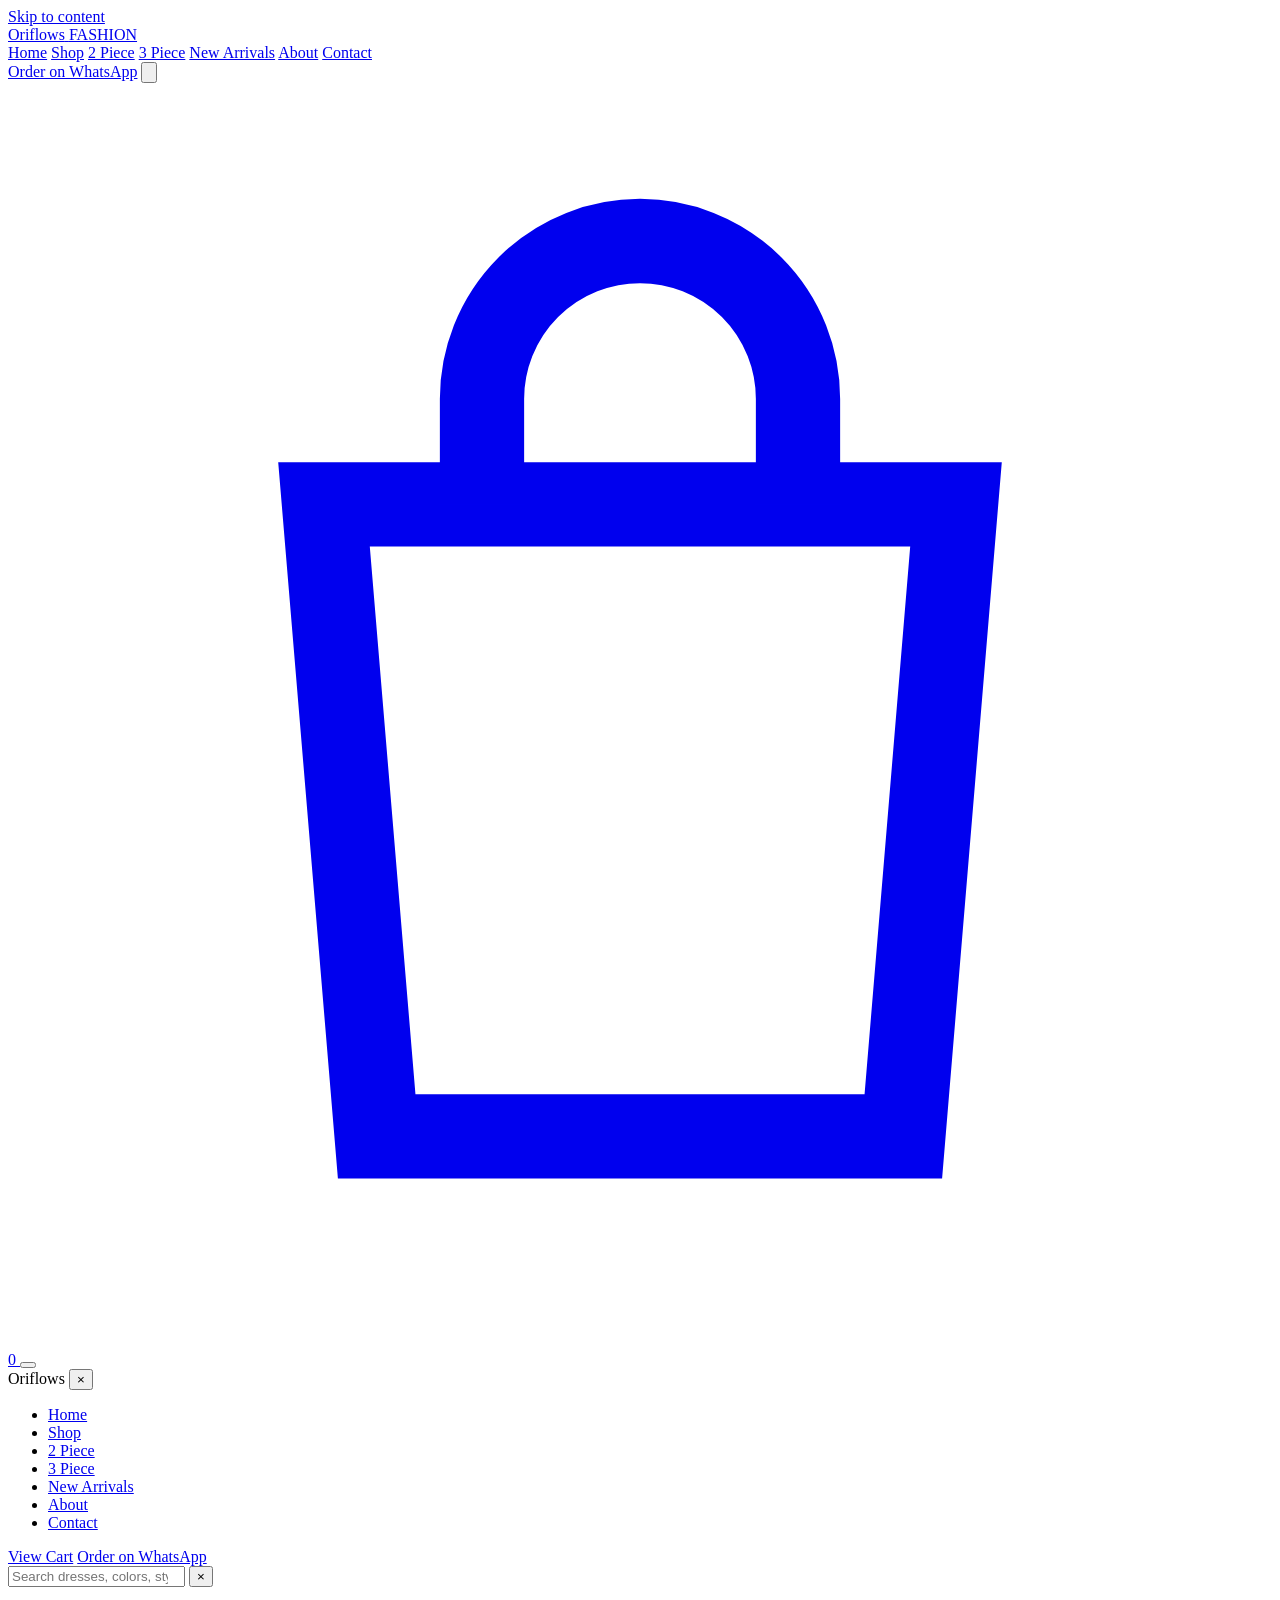
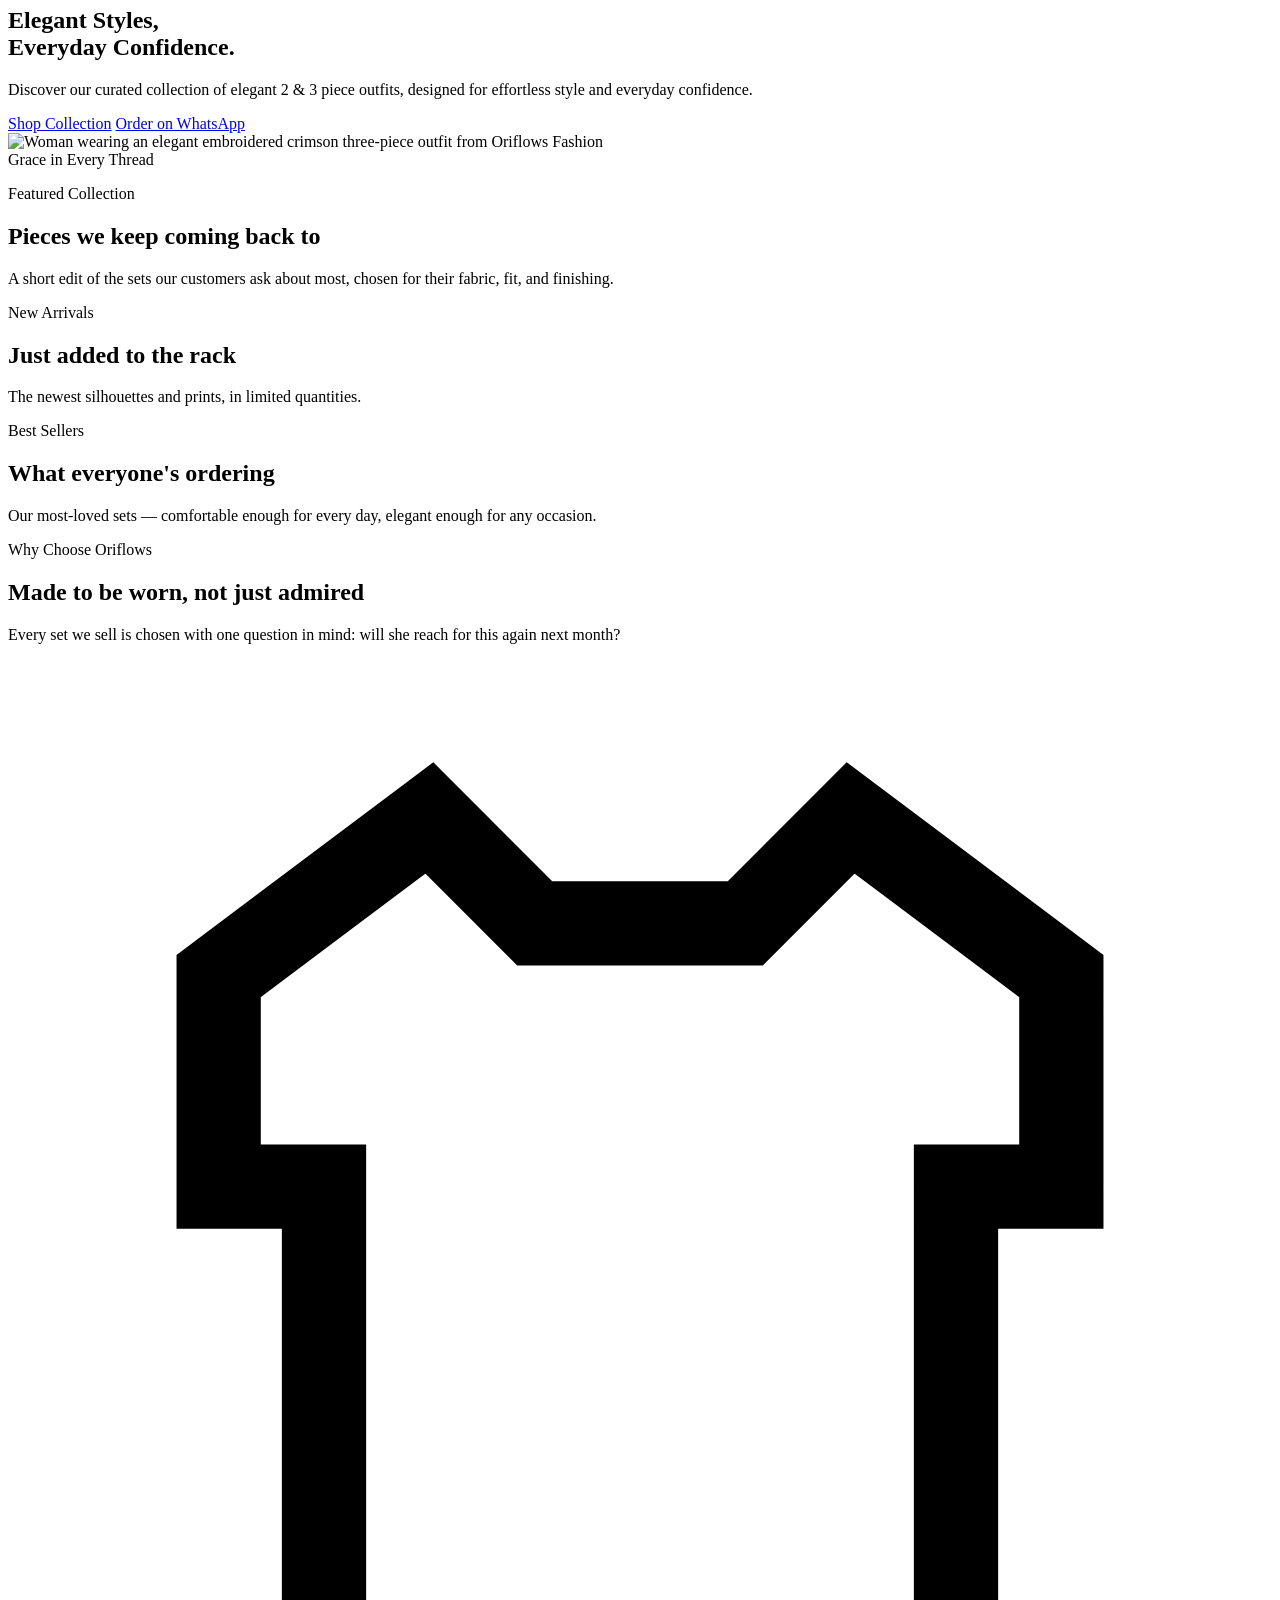
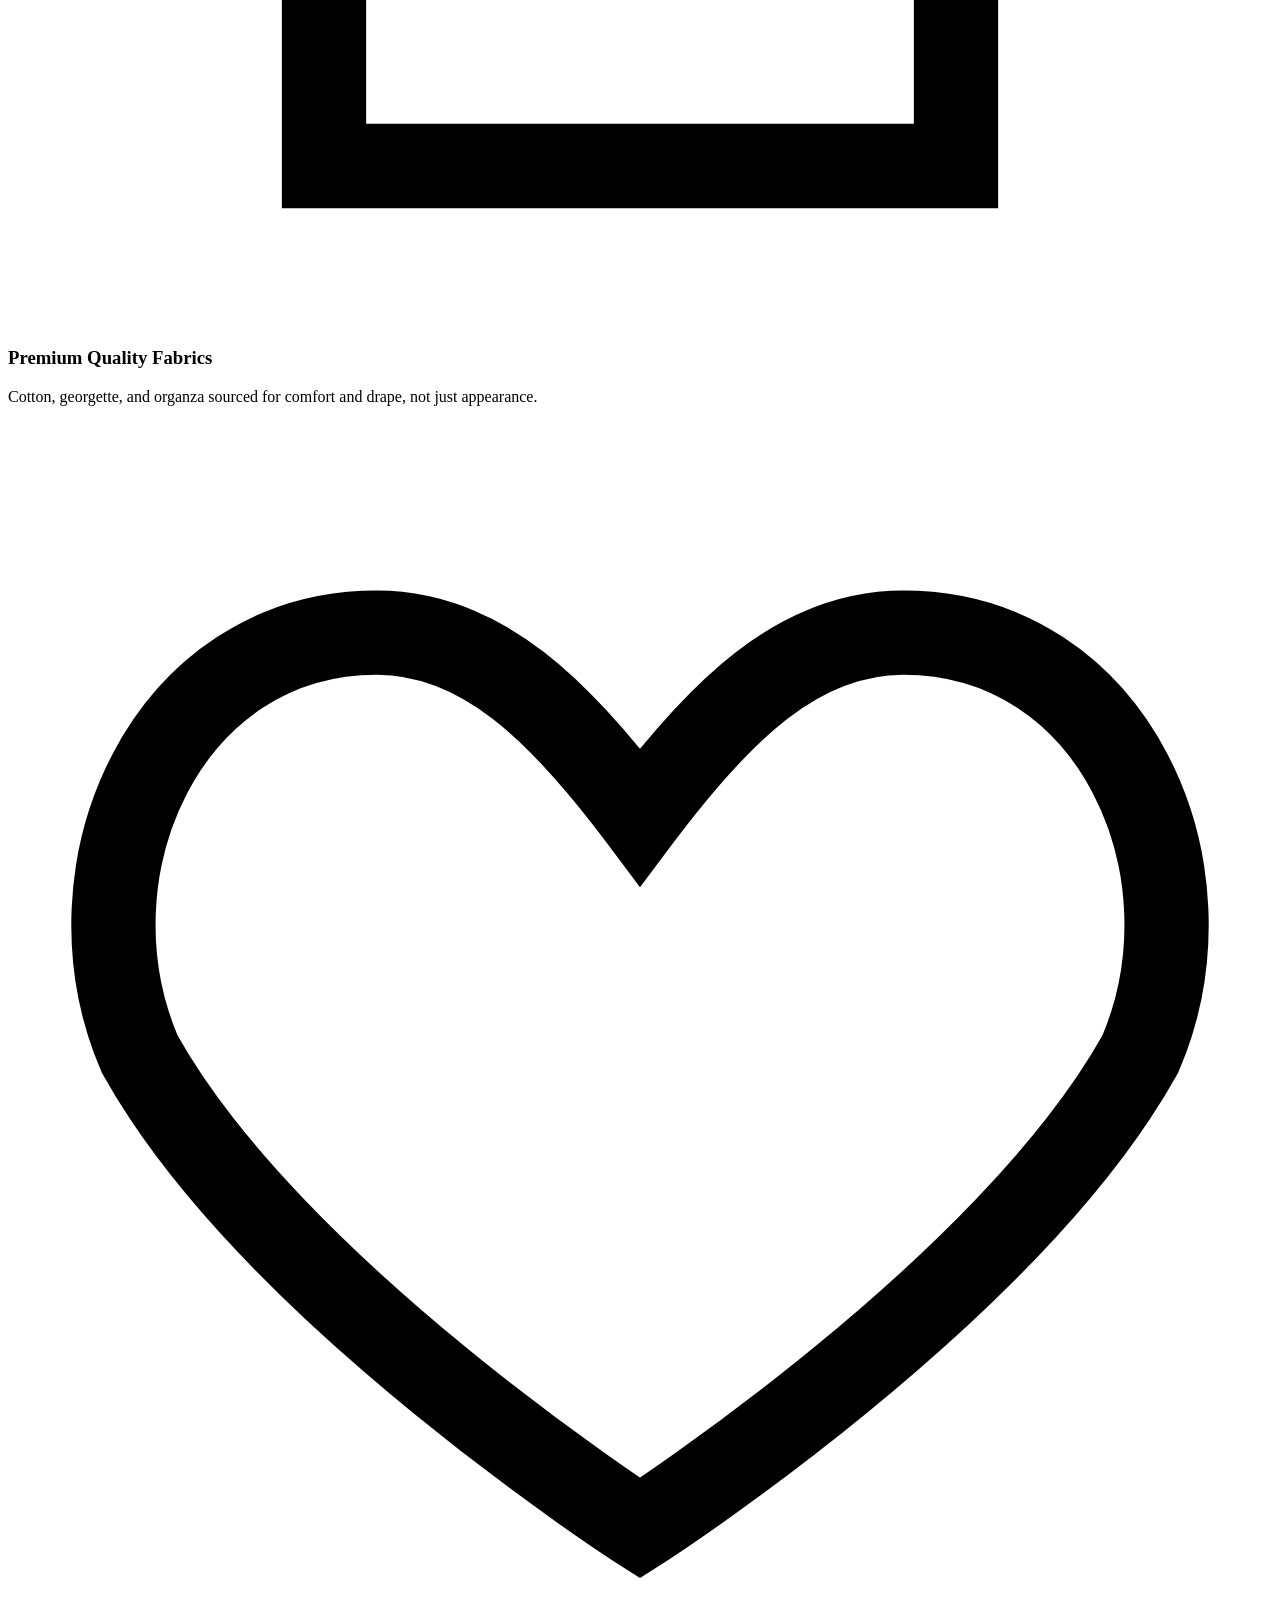
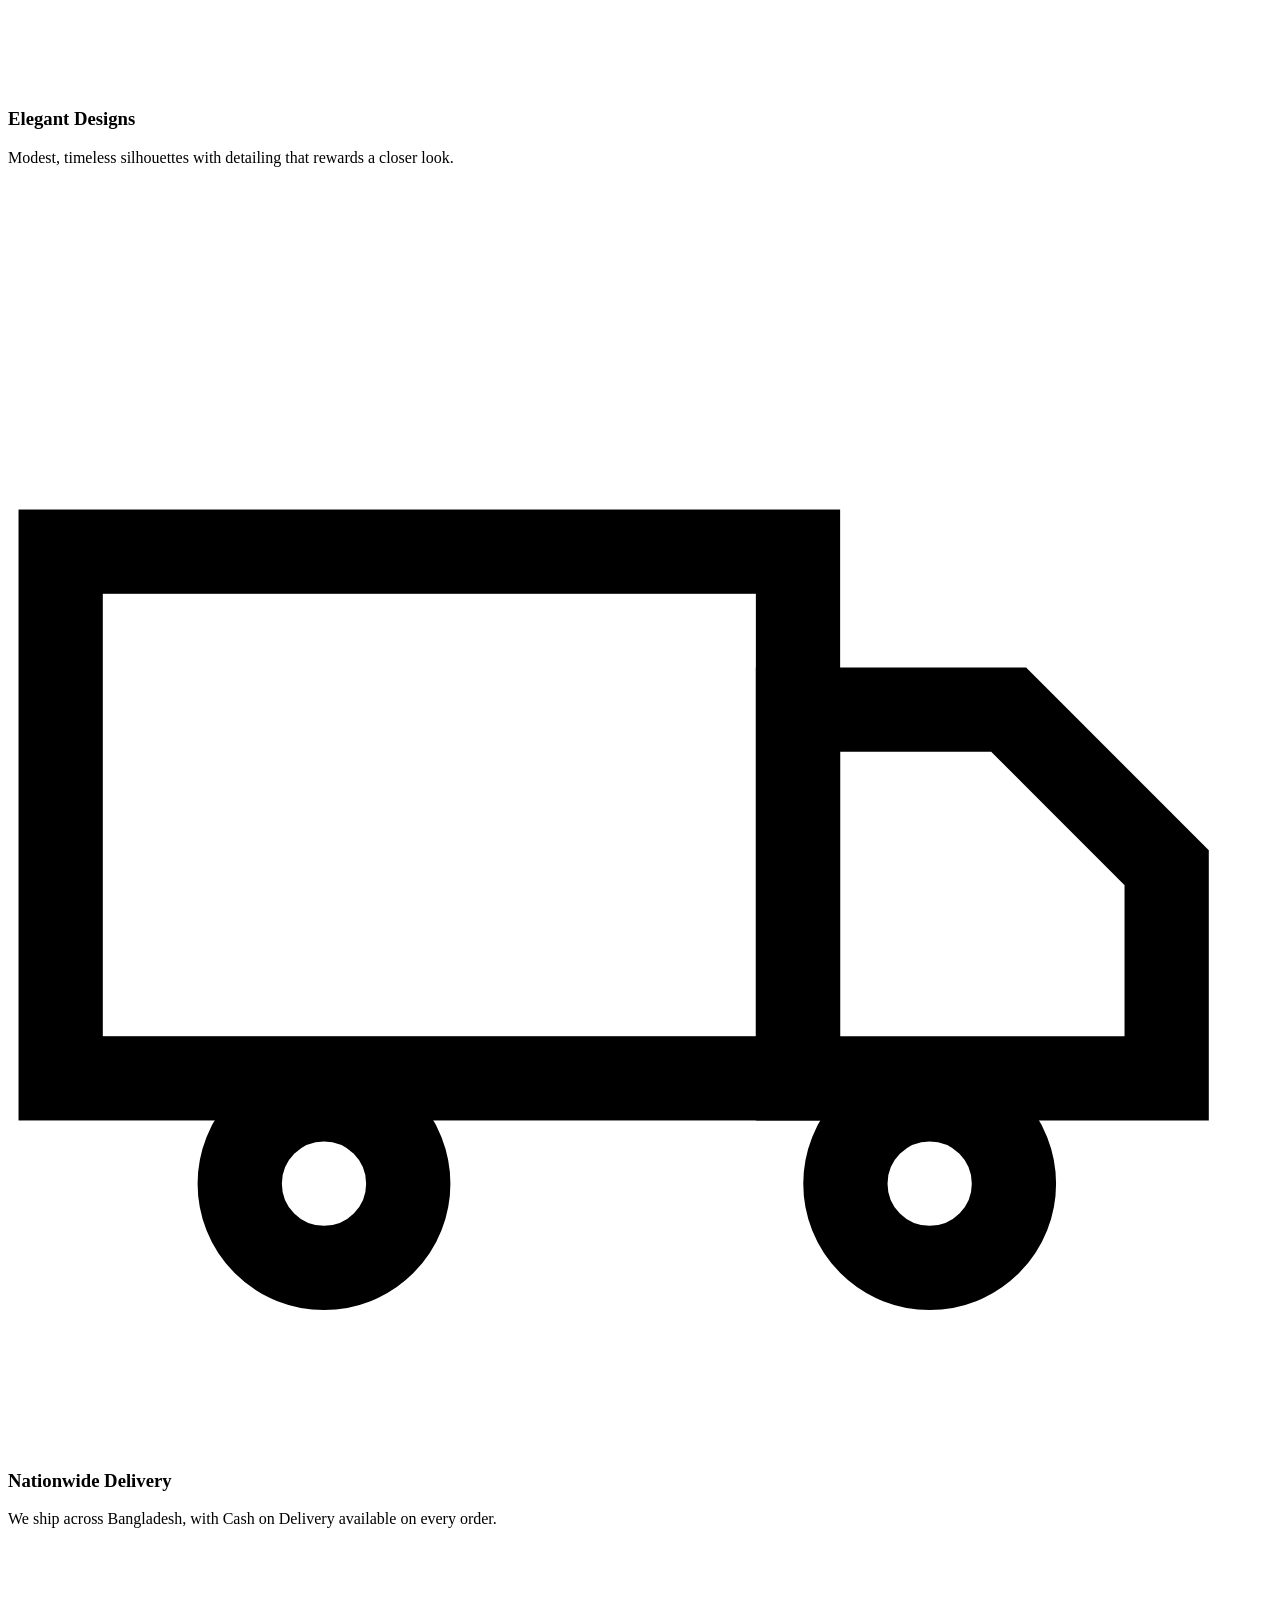
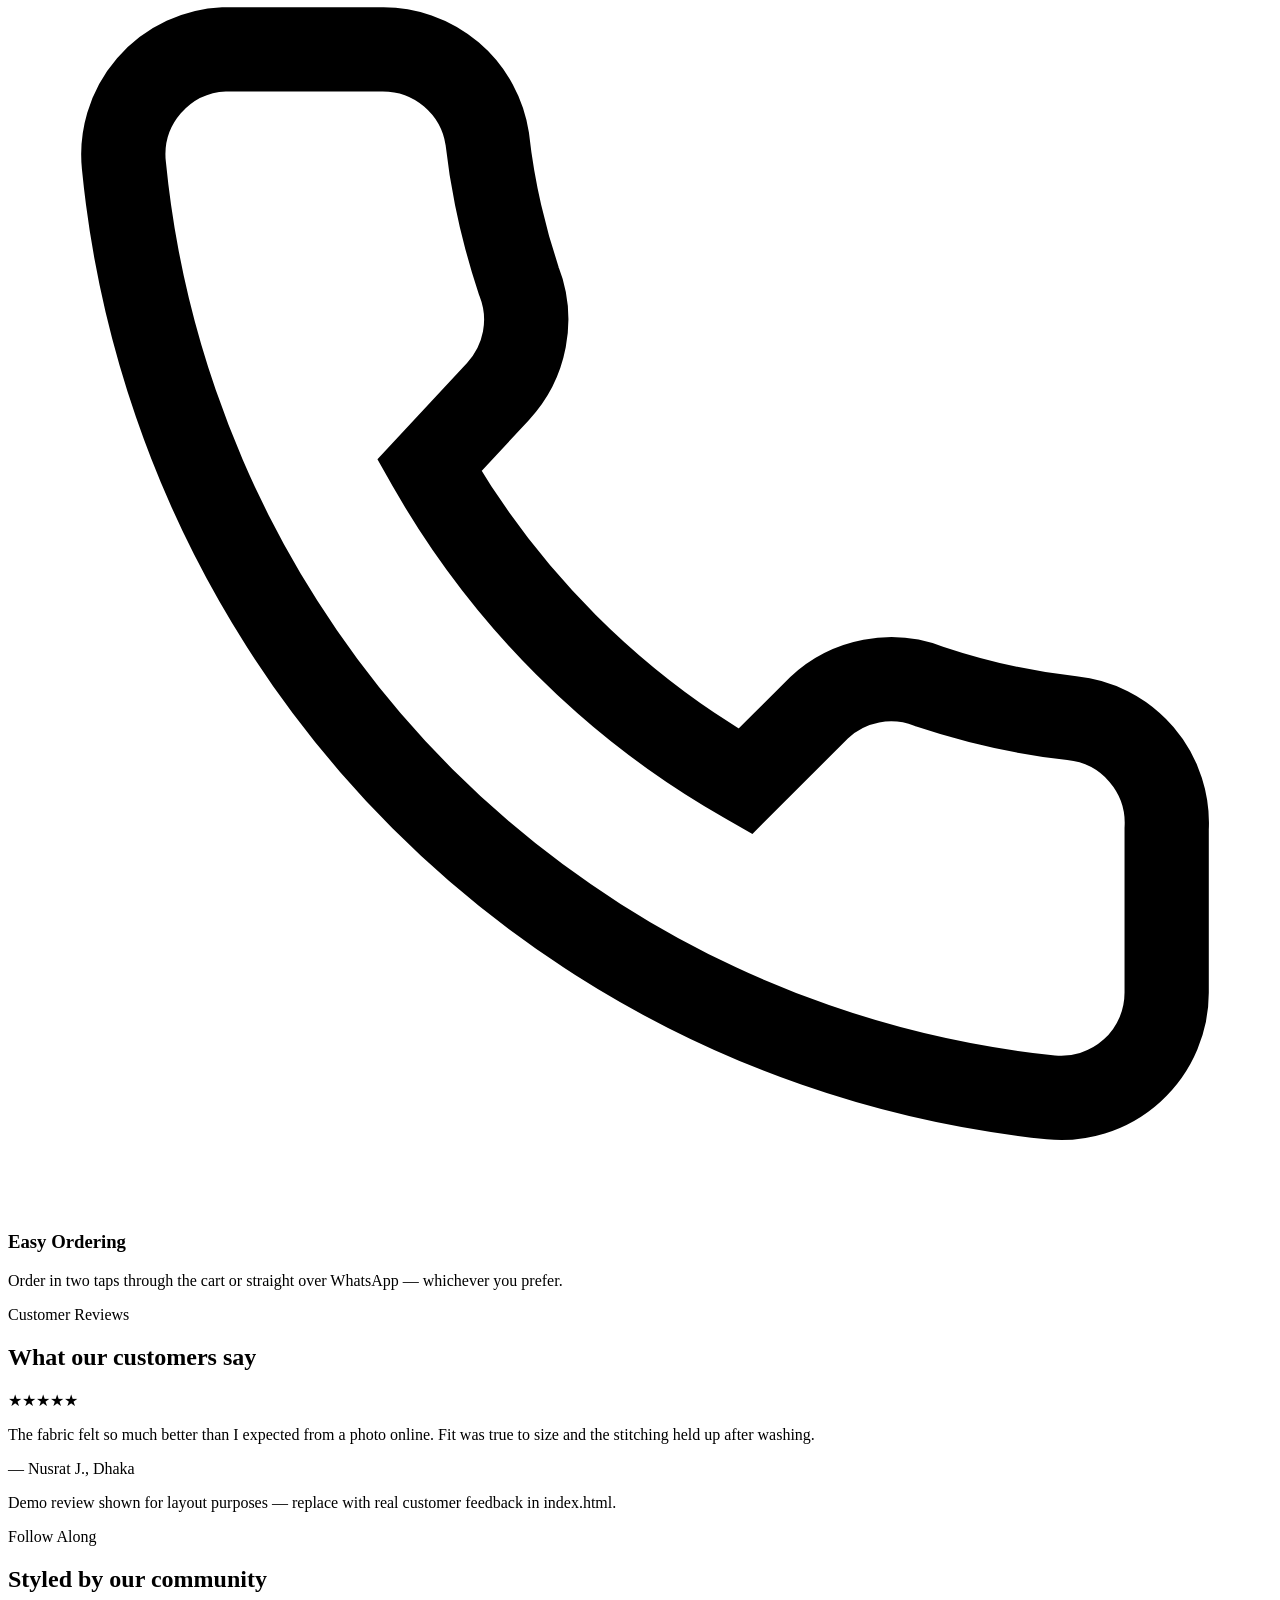
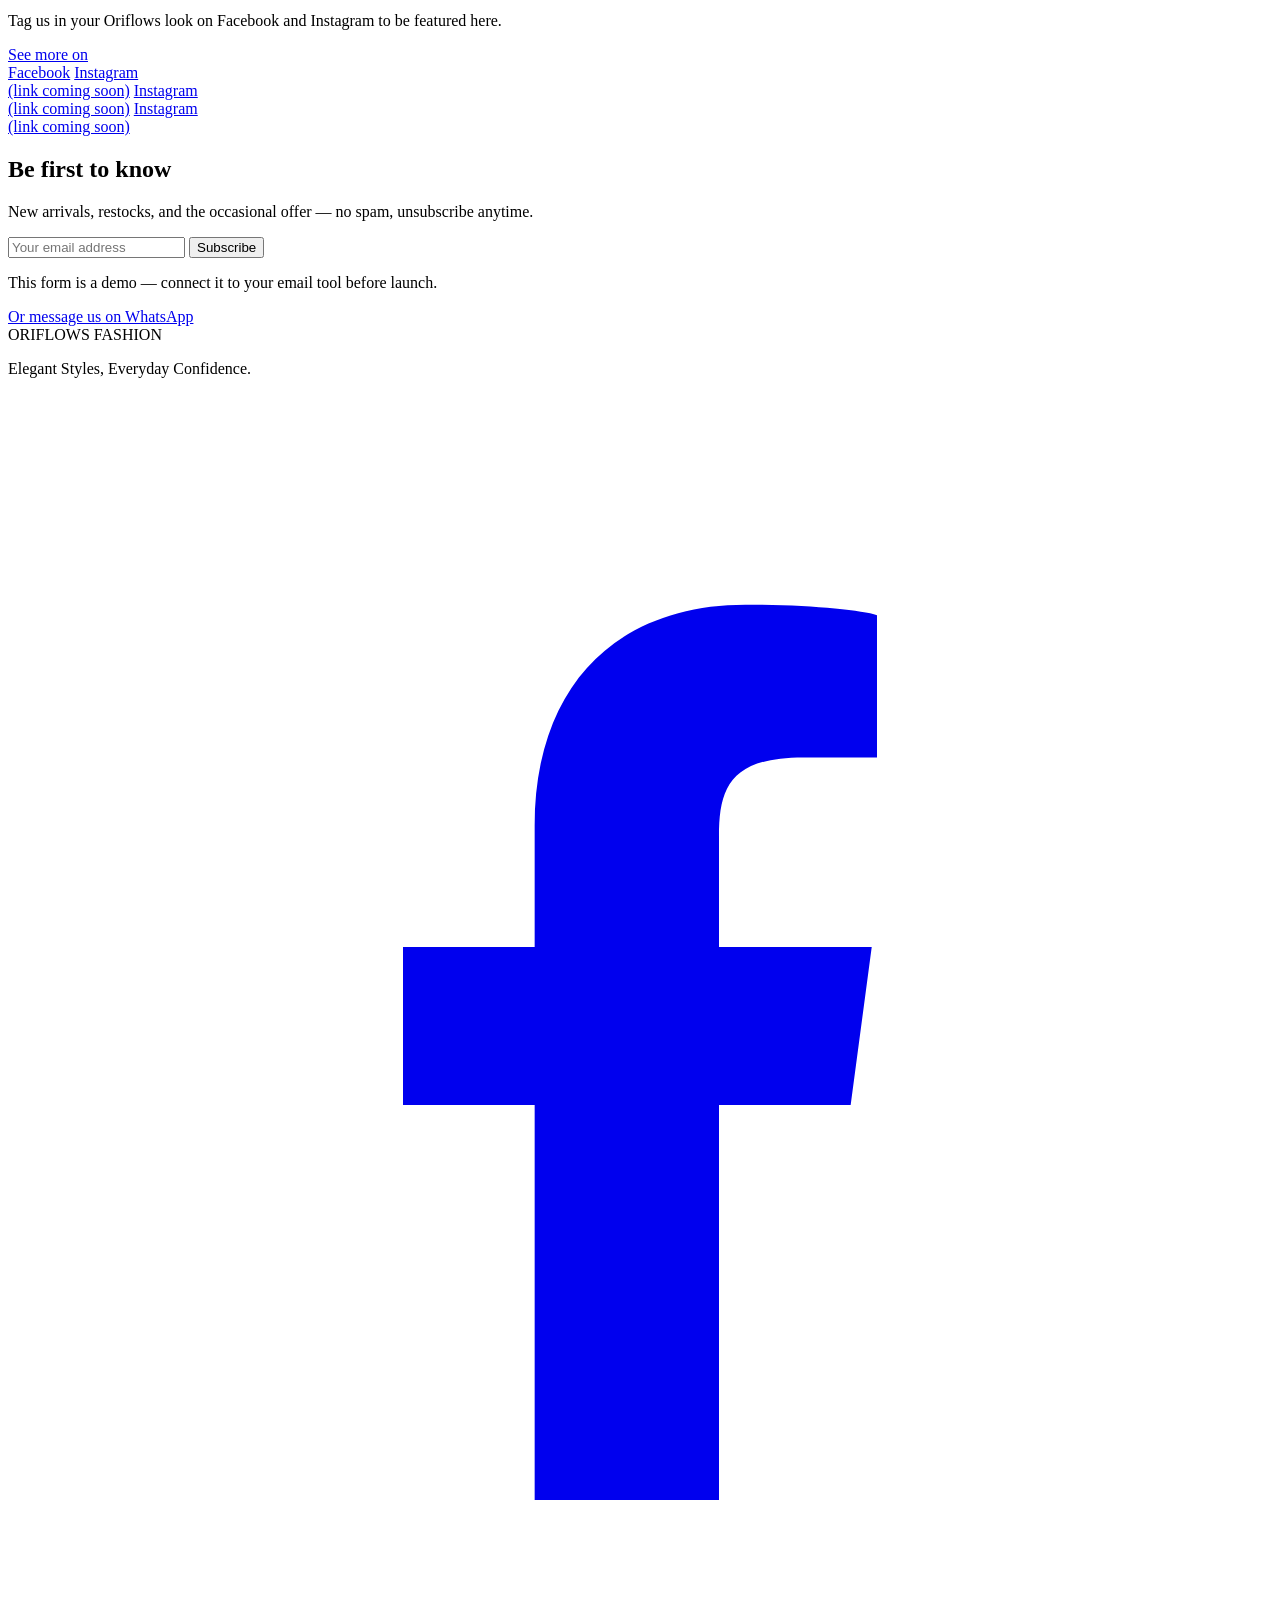
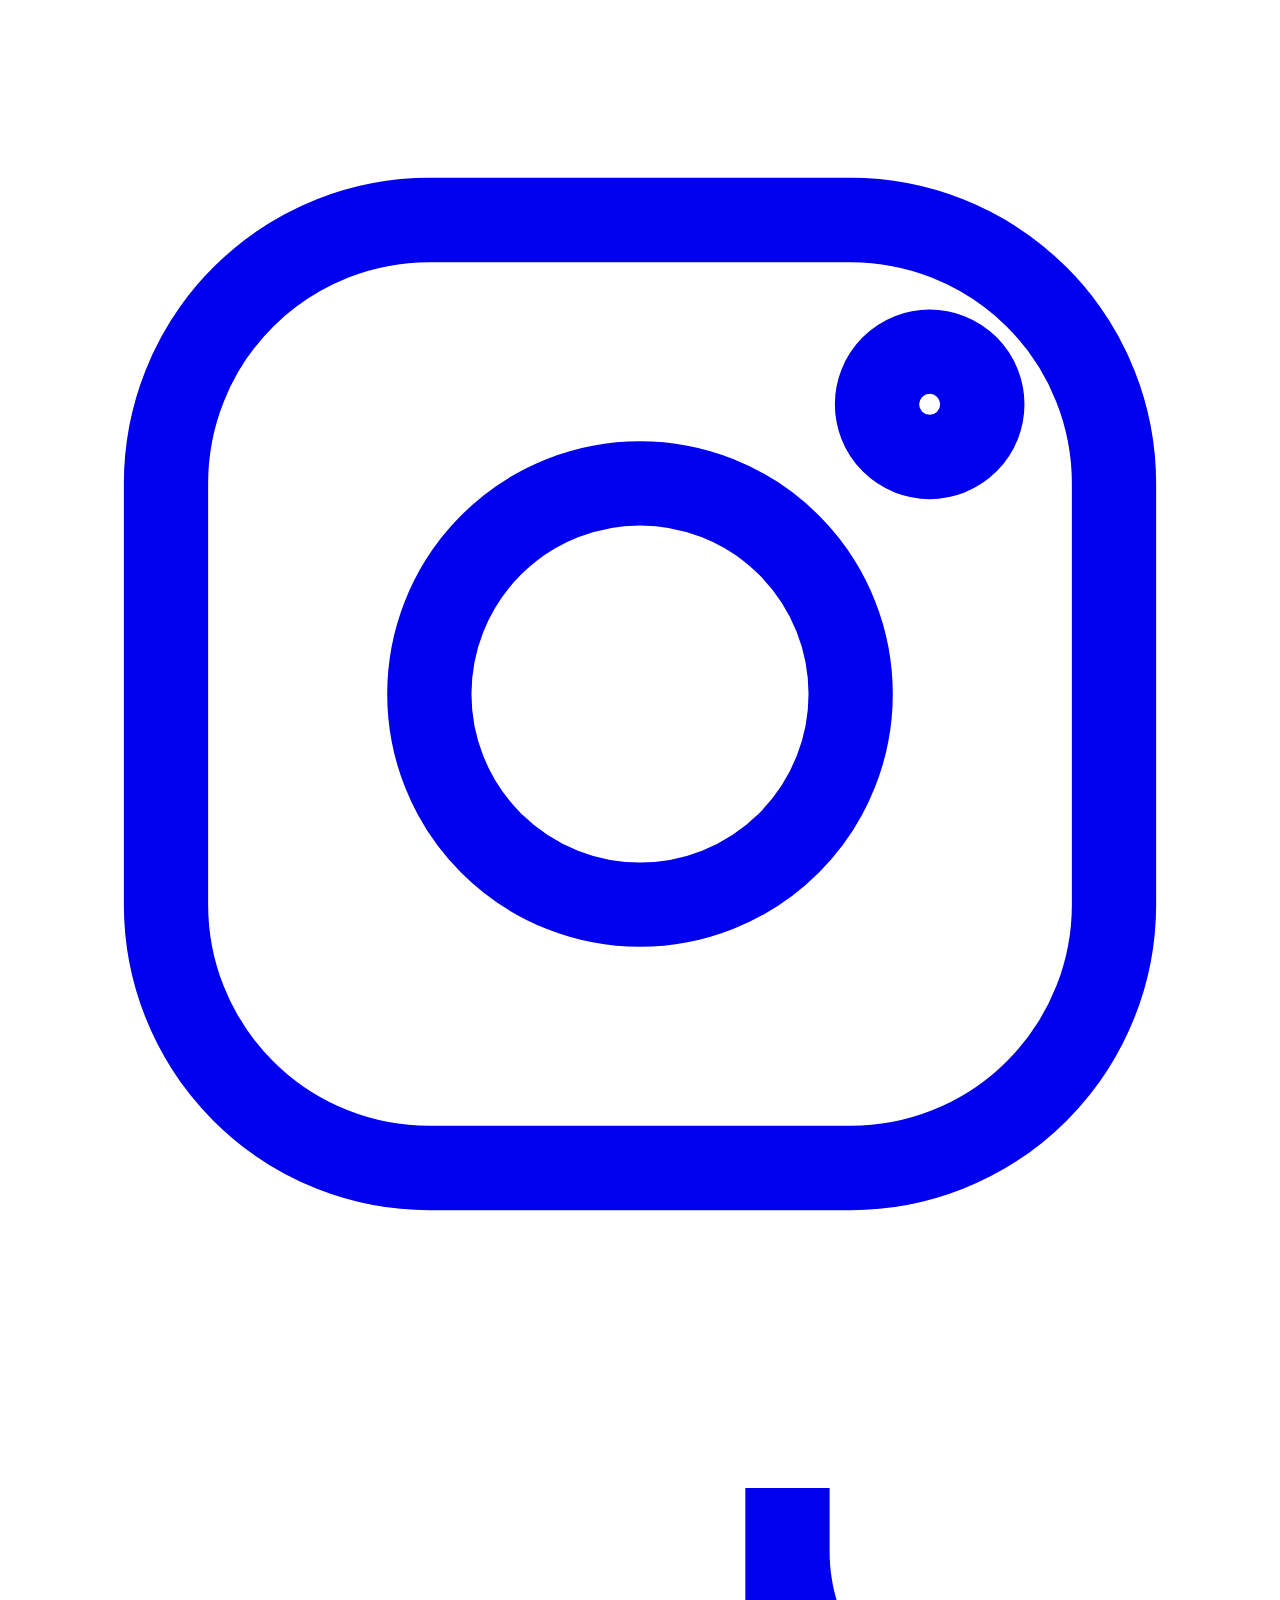
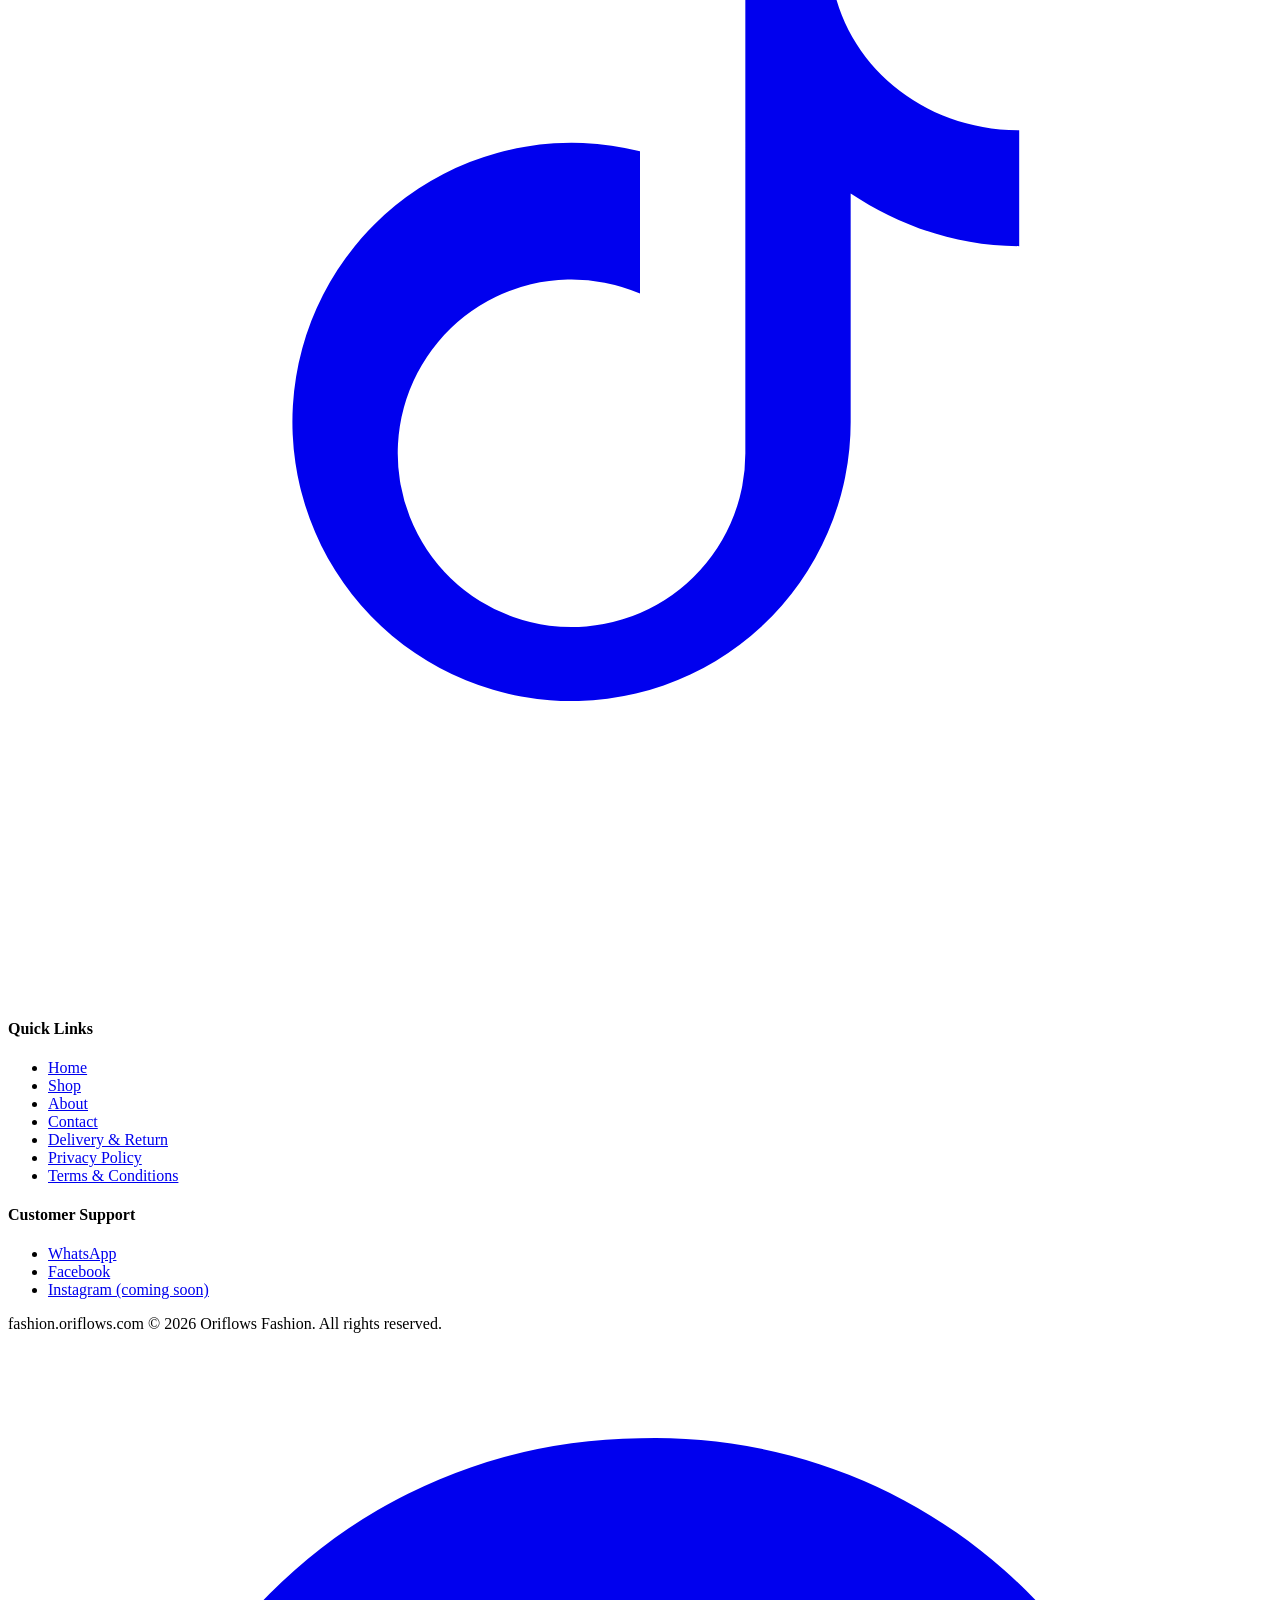
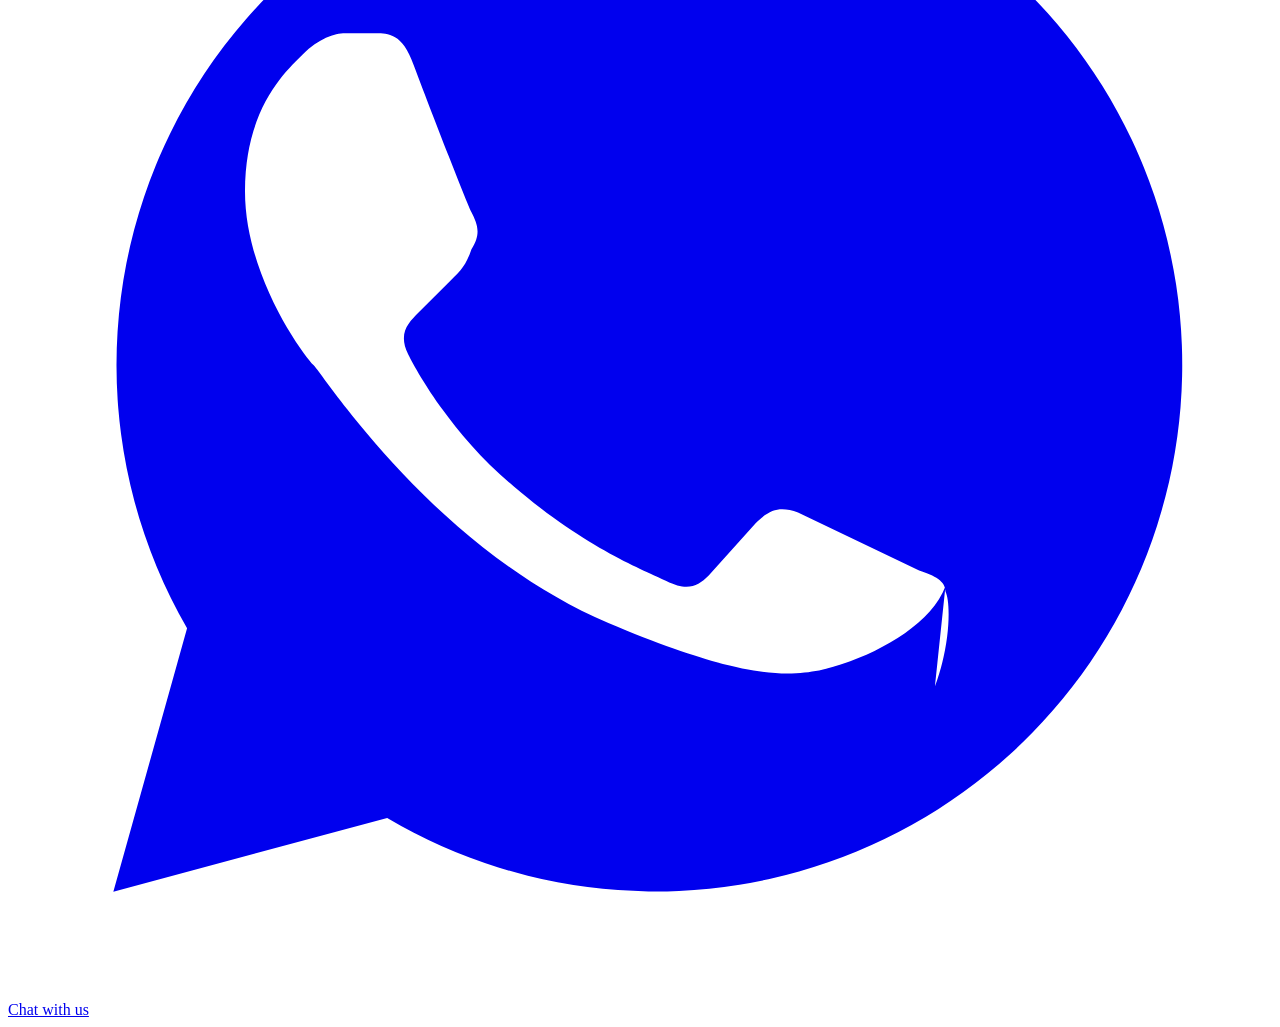
==== index.html @ 99f2ae24 "Add files via upload" ====
<!DOCTYPE html>
<html lang="en">
<head>
<meta charset="UTF-8">
<meta name="viewport" content="width=device-width, initial-scale=1.0">
<title>Oriflows Fashion | Premium 2 &amp; 3 Piece Women's Fashion in Bangladesh</title>
<meta name="description" content="Discover elegant 2 &amp; 3 piece women's fashion from Oriflows Fashion. Premium fabrics, timeless designs and nationwide delivery across Bangladesh.">
<link rel="canonical" href="https://fashion.oriflows.com/">
<meta property="og:type" content="website">
<meta property="og:site_name" content="Oriflows Fashion">
<meta property="og:title" content="Oriflows Fashion | Premium 2 & 3 Piece Women's Fashion in Bangladesh">
<meta property="og:description" content="Elegant, premium 2 & 3 piece outfits for everyday confidence. Nationwide delivery across Bangladesh.">
<meta property="og:image" content="assets/images/products/product-001-1.jpg">
<meta property="og:url" content="https://fashion.oriflows.com/">
<meta name="twitter:card" content="summary_large_image">
<meta name="twitter:title" content="Oriflows Fashion | Elegant Styles, Everyday Confidence.">
<meta name="twitter:description" content="Premium 2 & 3 piece women's fashion, made for everyday confidence. Nationwide delivery across Bangladesh.">
<link rel="icon" href="data:,">
<link rel="stylesheet" href="css/style.css">
<link rel="stylesheet" href="css/responsive.css">
</head>
<body>
<a class="skip-link" href="#main">Skip to content</a>

<header class="site-header">
  <div class="container nav">
    <a href="index.html" class="brand">
      <span class="brand-name">Oriflows</span>
      <span class="brand-sub">FASHION</span>
    </a>
    <nav class="nav-links" aria-label="Main navigation">
      <a href="index.html" aria-current="page">Home</a>
      <a href="shop.html">Shop</a>
      <a href="shop.html?category=2%20Piece">2 Piece</a>
      <a href="shop.html?category=3%20Piece">3 Piece</a>
      <a href="shop.html#new-arrivals">New Arrivals</a>
      <a href="about.html">About</a>
      <a href="contact.html">Contact</a>
    </nav>
    <div class="nav-actions">
      <a href="#" class="btn btn-whatsapp btn-sm nav-whatsapp" target="_blank" rel="noopener" data-whatsapp-hero>Order on WhatsApp</a>
      <button type="button" class="icon-btn" data-search-open aria-label="Search products">
        <svg viewBox="0 0 24 24" fill="none" stroke="currentColor" stroke-width="1.6"><circle cx="11" cy="11" r="7"/><line x1="21" y1="21" x2="16.65" y2="16.65"/></svg>
      </button>
      <a href="cart.html" class="icon-btn" aria-label="View cart">
        <svg viewBox="0 0 24 24" fill="none" stroke="currentColor" stroke-width="1.6"><path d="M6 8h12l-1 12H7L6 8z"/><path d="M9 8V6a3 3 0 0 1 6 0v2"/></svg>
        <span class="cart-count" data-cart-count data-count="0">0</span>
      </a>
      <button type="button" class="hamburger" data-hamburger aria-label="Open menu" aria-expanded="false"><span></span></button>
    </div>
  </div>
</header>

<div class="mobile-menu" data-mobile-menu>
  <div class="mobile-menu-top">
    <span class="brand-name" style="color:var(--color-primary)">Oriflows</span>
    <button type="button" class="mobile-menu-close" data-mobile-menu-close aria-label="Close menu">&times;</button>
  </div>
  <ul class="mobile-menu-links">
    <li><a href="index.html">Home</a></li>
    <li><a href="shop.html">Shop</a></li>
    <li><a href="shop.html?category=2%20Piece">2 Piece</a></li>
    <li><a href="shop.html?category=3%20Piece">3 Piece</a></li>
    <li><a href="shop.html#new-arrivals">New Arrivals</a></li>
    <li><a href="about.html">About</a></li>
    <li><a href="contact.html">Contact</a></li>
  </ul>
  <div class="mobile-menu-footer">
    <a href="cart.html" class="btn btn-outline btn-block">View Cart</a>
    <a href="#" class="btn btn-whatsapp btn-block" target="_blank" rel="noopener" data-whatsapp-hero>Order on WhatsApp</a>
  </div>
</div>

<div class="search-overlay" data-search-overlay>
  <div class="search-box">
    <form onsubmit="return false;">
      <input type="search" placeholder="Search dresses, colors, styles..." data-search-input aria-label="Search products">
      <button type="button" data-search-close aria-label="Close search">&times;</button>
    </form>
    <div class="search-results" data-search-results></div>
  </div>
</div>

<main id="main">

  <section class="hero">
    <div class="container hero-grid">
      <div class="hero-copy">
        <h1>Elegant Styles,<br>Everyday Confidence.</h1>
        <p class="section-lede">Discover our curated collection of elegant 2 &amp; 3 piece outfits, designed for effortless style and everyday confidence.</p>
        <div class="hero-actions">
          <a href="shop.html" class="btn btn-primary">Shop Collection</a>
          <a href="#" class="btn btn-whatsapp" target="_blank" rel="noopener" data-whatsapp-hero>Order on WhatsApp</a>
        </div>
      </div>
      <div class="hero-figure">
        <div class="hero-figure-frame">
          <img src="assets/images/products/product-001-1.jpg" alt="Woman wearing an elegant embroidered crimson three-piece outfit from Oriflows Fashion" width="800" height="1000">
        </div>
        <span class="hero-tag">Grace in Every Thread</span>
      </div>
    </div>
  </section>

  <section class="section" id="featured-collection">
    <div class="container">
      <div class="section-head">
        <p class="section-eyebrow">Featured Collection</p>
        <h2>Pieces we keep coming back to</h2>
        <p class="section-lede">A short edit of the sets our customers ask about most, chosen for their fabric, fit, and finishing.</p>
      </div>
      <div class="grid" data-featured-products></div>
    </div>
  </section>

  <section class="section section-alt" id="new-arrivals">
    <div class="container">
      <div class="section-head">
        <p class="section-eyebrow">New Arrivals</p>
        <h2>Just added to the rack</h2>
        <p class="section-lede">The newest silhouettes and prints, in limited quantities.</p>
      </div>
      <div class="scroll-row" data-new-products></div>
    </div>
  </section>

  <section class="section" id="best-sellers">
    <div class="container">
      <div class="section-head">
        <p class="section-eyebrow">Best Sellers</p>
        <h2>What everyone's ordering</h2>
        <p class="section-lede">Our most-loved sets — comfortable enough for every day, elegant enough for any occasion.</p>
      </div>
      <div class="grid" data-bestseller-products></div>
    </div>
  </section>

  <section class="section section-alt" id="why-oriflows">
    <div class="container">
      <div class="section-head center">
        <p class="section-eyebrow">Why Choose Oriflows</p>
        <h2>Made to be worn, not just admired</h2>
        <p class="section-lede">Every set we sell is chosen with one question in mind: will she reach for this again next month?</p>
      </div>
      <div class="value-grid">
        <div class="value-item">
          <div class="value-icon"><svg viewBox="0 0 24 24" fill="none" stroke="currentColor" stroke-width="1.6"><path d="M8 3 4 6v4h2v11h12V10h2V6l-4-3-2 2h-4l-2-2z"/></svg></div>
          <h3>Premium Quality Fabrics</h3>
          <p>Cotton, georgette, and organza sourced for comfort and drape, not just appearance.</p>
        </div>
        <div class="value-item">
          <div class="value-icon"><svg viewBox="0 0 24 24" fill="none" stroke="currentColor" stroke-width="1.6"><path d="M12 21s-7-4.5-9.5-9C1 8.5 3 4 7 4c2 0 3.5 1.5 5 3.5C13.5 5.5 15 4 17 4c4 0 6 4.5 4.5 8-2.5 4.5-9.5 9-9.5 9z"/></svg></div>
          <h3>Elegant Designs</h3>
          <p>Modest, timeless silhouettes with detailing that rewards a closer look.</p>
        </div>
        <div class="value-item">
          <div class="value-icon"><svg viewBox="0 0 24 24" fill="none" stroke="currentColor" stroke-width="1.6"><rect x="1" y="7" width="14" height="10"/><path d="M15 10h4l3 3v4h-7z"/><circle cx="6" cy="19" r="1.6"/><circle cx="17.5" cy="19" r="1.6"/></svg></div>
          <h3>Nationwide Delivery</h3>
          <p>We ship across Bangladesh, with Cash on Delivery available on every order.</p>
        </div>
        <div class="value-item">
          <div class="value-icon"><svg viewBox="0 0 24 24" fill="none" stroke="currentColor" stroke-width="1.6"><path d="M22 16.9v3a2 2 0 0 1-2.2 2 19.8 19.8 0 0 1-8.6-3 19.5 19.5 0 0 1-6-6 19.8 19.8 0 0 1-3-8.7A2 2 0 0 1 4.1 2h3a2 2 0 0 1 2 1.7c.1.9.3 1.8.6 2.7a2 2 0 0 1-.4 2.1L8 9.9a16 16 0 0 0 6 6l1.4-1.4a2 2 0 0 1 2.1-.4c.9.3 1.8.5 2.7.6a2 2 0 0 1 1.8 2.1z"/></svg></div>
          <h3>Easy Ordering</h3>
          <p>Order in two taps through the cart or straight over WhatsApp — whichever you prefer.</p>
        </div>
      </div>
    </div>
  </section>

  <section class="section" id="reviews">
    <div class="container">
      <div class="section-head center">
        <p class="section-eyebrow">Customer Reviews</p>
        <h2>What our customers say</h2>
      </div>
      <div class="grid" style="grid-template-columns:repeat(1,1fr);">
        <div class="review-card">
          <div class="review-stars">★★★★★</div>
          <p class="review-quote">The fabric felt so much better than I expected from a photo online. Fit was true to size and the stitching held up after washing.</p>
          <p class="review-name">— Nusrat J., Dhaka</p>
        </div>
      </div>
      <p class="demo-note">Demo review shown for layout purposes — replace with real customer feedback in index.html.</p>
    </div>
  </section>

  <section class="section section-alt" id="social">
    <div class="container">
      <div class="section-head center">
        <p class="section-eyebrow">Follow Along</p>
        <h2>Styled by our community</h2>
        <p class="section-lede">Tag us in your Oriflows look on Facebook and Instagram to be featured here.</p>
      </div>
      <div class="social-grid">
        <a class="social-tile" href="https://facebook.com/oriflowsfashion" target="_blank" rel="noopener">See more on<br>Facebook</a>
        <a class="social-tile" href="#" target="_blank" rel="noopener">Instagram<br>(link coming soon)</a>
        <a class="social-tile" href="#" target="_blank" rel="noopener">Instagram<br>(link coming soon)</a>
        <a class="social-tile" href="#" target="_blank" rel="noopener">Instagram<br>(link coming soon)</a>
      </div>
    </div>
  </section>

  <section class="section section-primary cta-banner" id="newsletter">
    <div class="container">
      <h2>Be first to know</h2>
      <p class="section-lede">New arrivals, restocks, and the occasional offer — no spam, unsubscribe anytime.</p>
      <form data-newsletter-form onsubmit="return false;">
        <input type="email" placeholder="Your email address" required aria-label="Email address" data-newsletter-input>
        <button type="submit" class="btn btn-gold">Subscribe</button>
      </form>
      <p class="form-note" data-newsletter-status>This form is a demo — connect it to your email tool before launch.</p>
      <a href="#" class="btn btn-whatsapp" target="_blank" rel="noopener" data-whatsapp-hero>Or message us on WhatsApp</a>
    </div>
  </section>

</main>

<footer class="site-footer">
  <div class="container">
    <div class="footer-grid">
      <div class="footer-brand">
        <span class="brand-name">ORIFLOWS FASHION</span>
        <p class="footer-tagline">Elegant Styles, Everyday Confidence.</p>
        <div class="footer-social">
          <a href="https://facebook.com/oriflowsfashion" target="_blank" rel="noopener" aria-label="Facebook"><svg viewBox="0 0 24 24" fill="currentColor"><path d="M13.5 21v-7.5H16l.4-3H13.5V8.4c0-.9.2-1.5 1.6-1.5H16.5V4.2C16.2 4.1 15.2 4 14 4c-2.4 0-4 1.5-4 4.2V10.5H7.5v3H10V21z"/></svg></a>
          <a href="#" target="_blank" rel="noopener" aria-label="Instagram"><svg viewBox="0 0 24 24" fill="none" stroke="currentColor" stroke-width="1.6"><rect x="3" y="3" width="18" height="18" rx="5"/><circle cx="12" cy="12" r="4"/><circle cx="17.5" cy="6.5" r="1"/></svg></a>
          <a href="#" target="_blank" rel="noopener" aria-label="TikTok"><svg viewBox="0 0 24 24" fill="currentColor"><path d="M14 3v10.7a3.3 3.3 0 1 1-2-3V8a5.3 5.3 0 1 0 4 5.1V8.8c.9.6 2 1 3.2 1V7.6c-2 0-3.6-1.5-3.6-3.4V3z"/></svg></a>
        </div>
      </div>
      <div class="footer-col">
        <h4>Quick Links</h4>
        <ul>
          <li><a href="index.html">Home</a></li>
          <li><a href="shop.html">Shop</a></li>
          <li><a href="about.html">About</a></li>
          <li><a href="contact.html">Contact</a></li>
          <li><a href="delivery.html">Delivery &amp; Return</a></li>
          <li><a href="privacy.html">Privacy Policy</a></li>
          <li><a href="terms.html">Terms &amp; Conditions</a></li>
        </ul>
      </div>
      <div class="footer-col">
        <h4>Customer Support</h4>
        <ul>
          <li><a href="#" target="_blank" rel="noopener" data-whatsapp-hero>WhatsApp</a></li>
          <li><a href="https://facebook.com/oriflowsfashion" target="_blank" rel="noopener">Facebook</a></li>
          <li><a href="#" target="_blank" rel="noopener">Instagram (coming soon)</a></li>
        </ul>
      </div>
    </div>
    <div class="footer-bottom">
      <span>fashion.oriflows.com</span>
      <span>&copy; 2026 Oriflows Fashion. All rights reserved.</span>
    </div>
  </div>
</footer>

<a href="#" class="whatsapp-float" target="_blank" rel="noopener" data-whatsapp-hero aria-label="Chat with us on WhatsApp">
  <svg viewBox="0 0 24 24" fill="currentColor"><path d="M12 2a10 10 0 0 0-8.6 15L2 22l5.2-1.4A10 10 0 1 0 12 2zm5.8 14.2c-.3.8-1.5 1.4-2.4 1.6-.6.1-1.4.2-4-.9-3.3-1.4-5.4-4.7-5.6-4.9-.2-.2-1.3-1.7-1.3-3.3s.8-2.3 1.1-2.6c.3-.3.6-.4.8-.4h.6c.2 0 .5 0 .7.6.3.8 1 2.6 1.1 2.8.1.2.2.4 0 .7-.1.3-.2.4-.4.6l-.6.6c-.2.2-.4.4-.2.8.2.4.9 1.6 2 2.5 1.4 1.2 2.5 1.6 2.9 1.8.4.2.6.1.8-.1l.9-1c.3-.3.5-.3.8-.2l2.3 1.1c.3.1.5.2.5.4.1.2.1 1-.2 1.8z"/></svg>
  <span>Chat with us</span>
</a>

<script src="js/app.js"></script>
<script src="js/cart.js"></script>
<script src="js/products.js"></script>
<script>
  document.querySelector('[data-newsletter-form]').addEventListener('submit', function () {
    Oriflows.showToast('Thanks for subscribing!');
  });
</script>
</body>
</html>
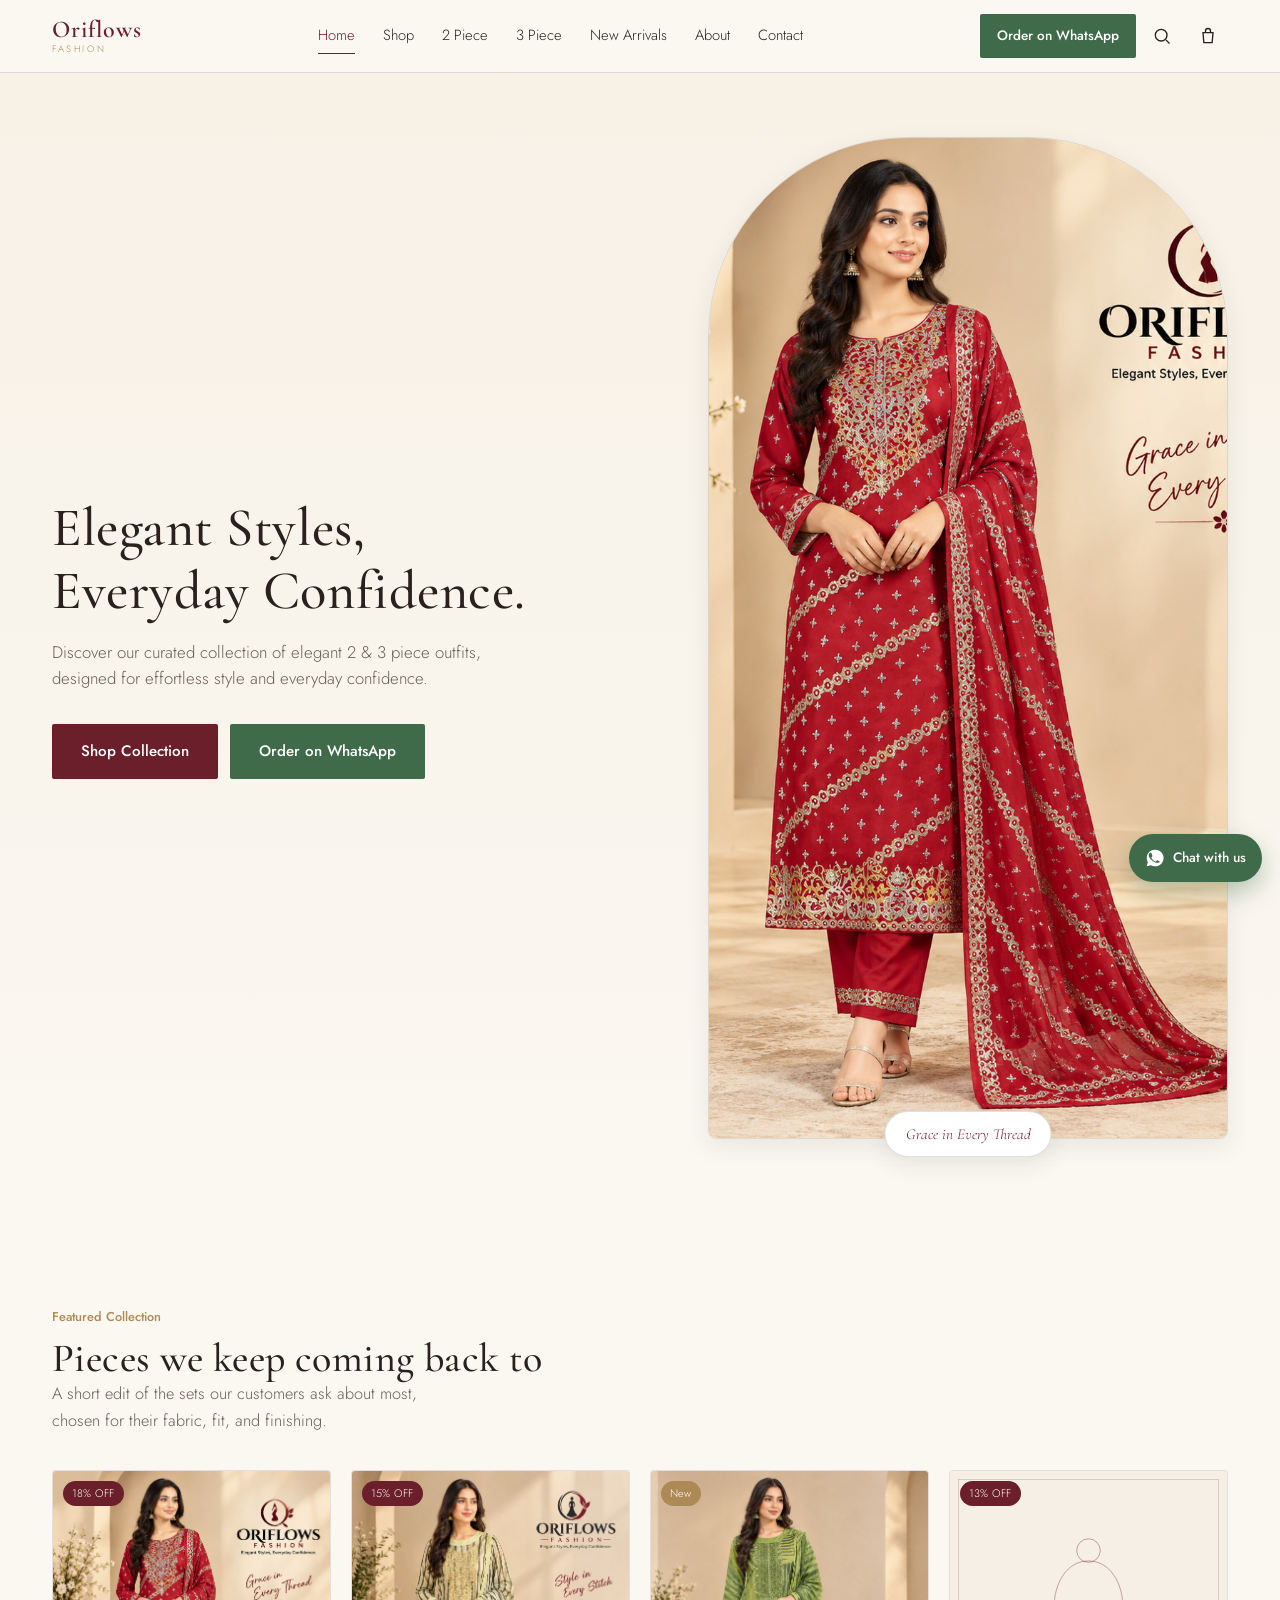
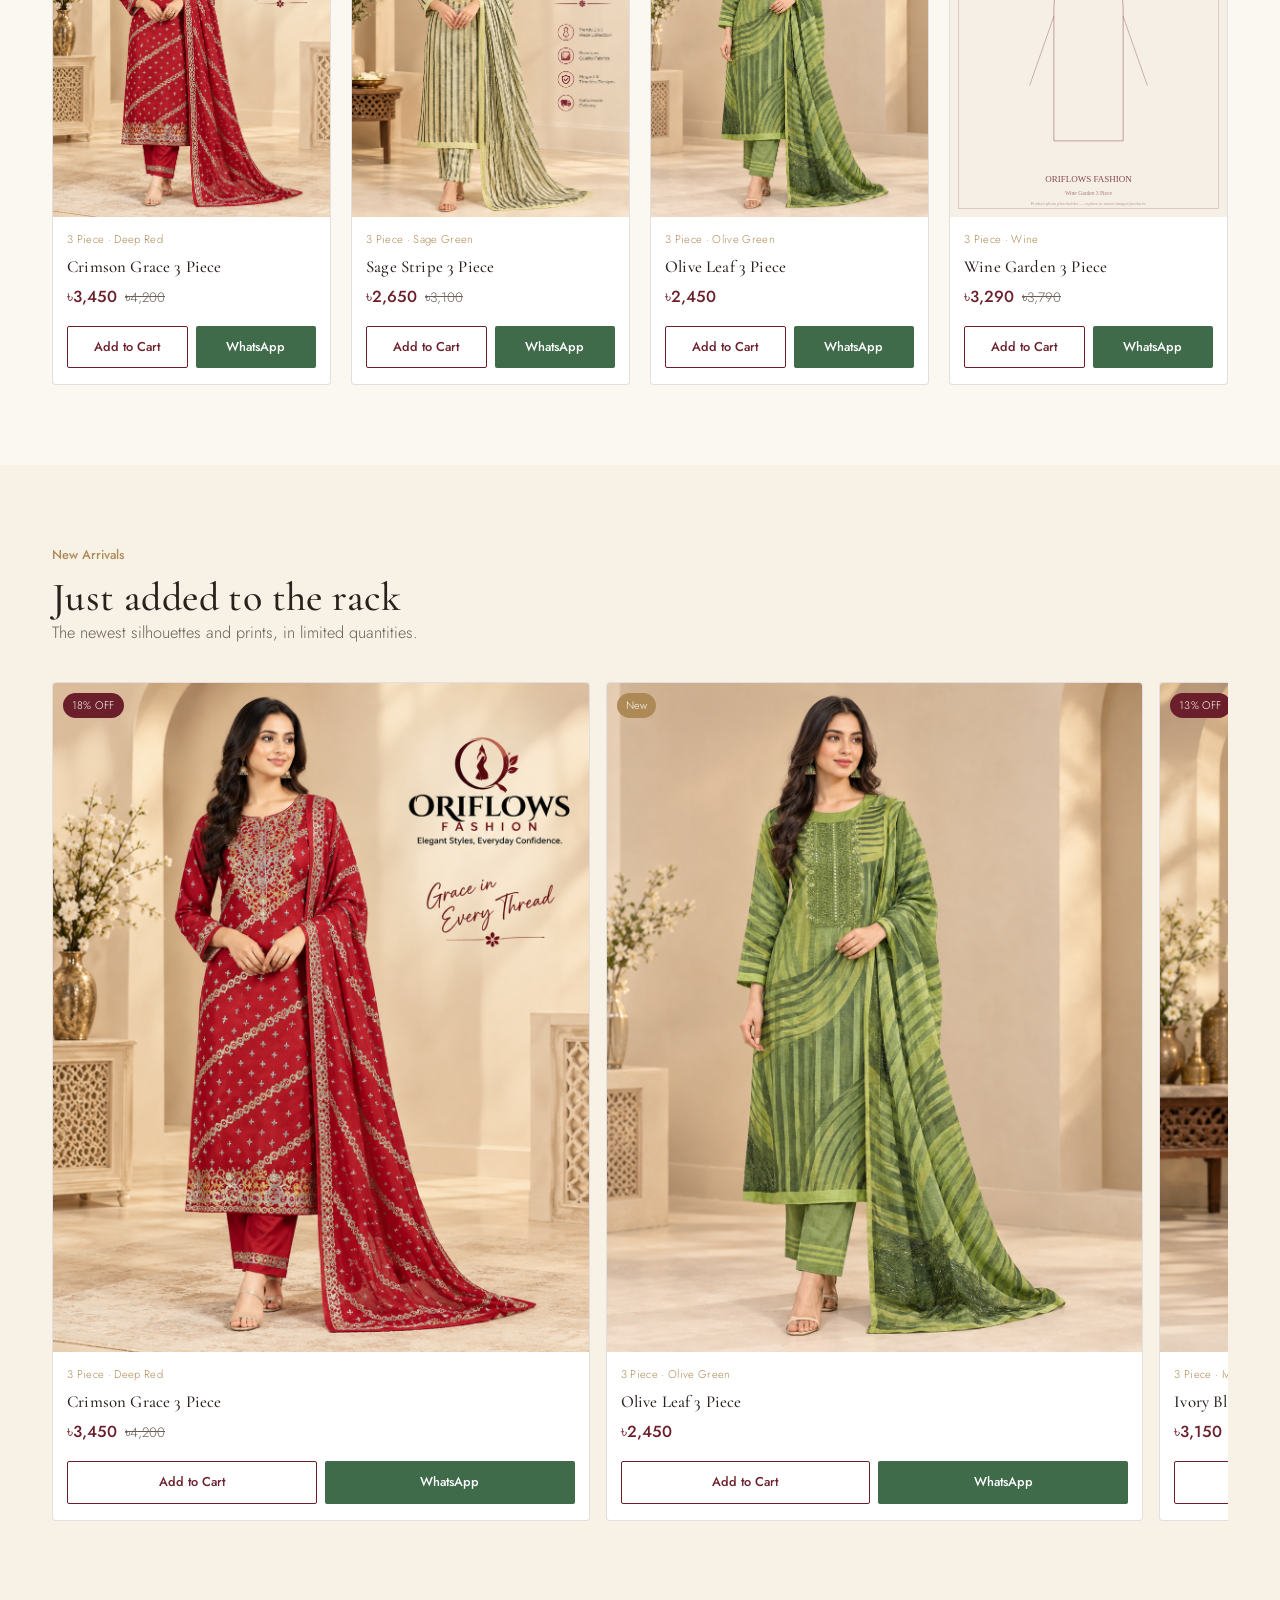
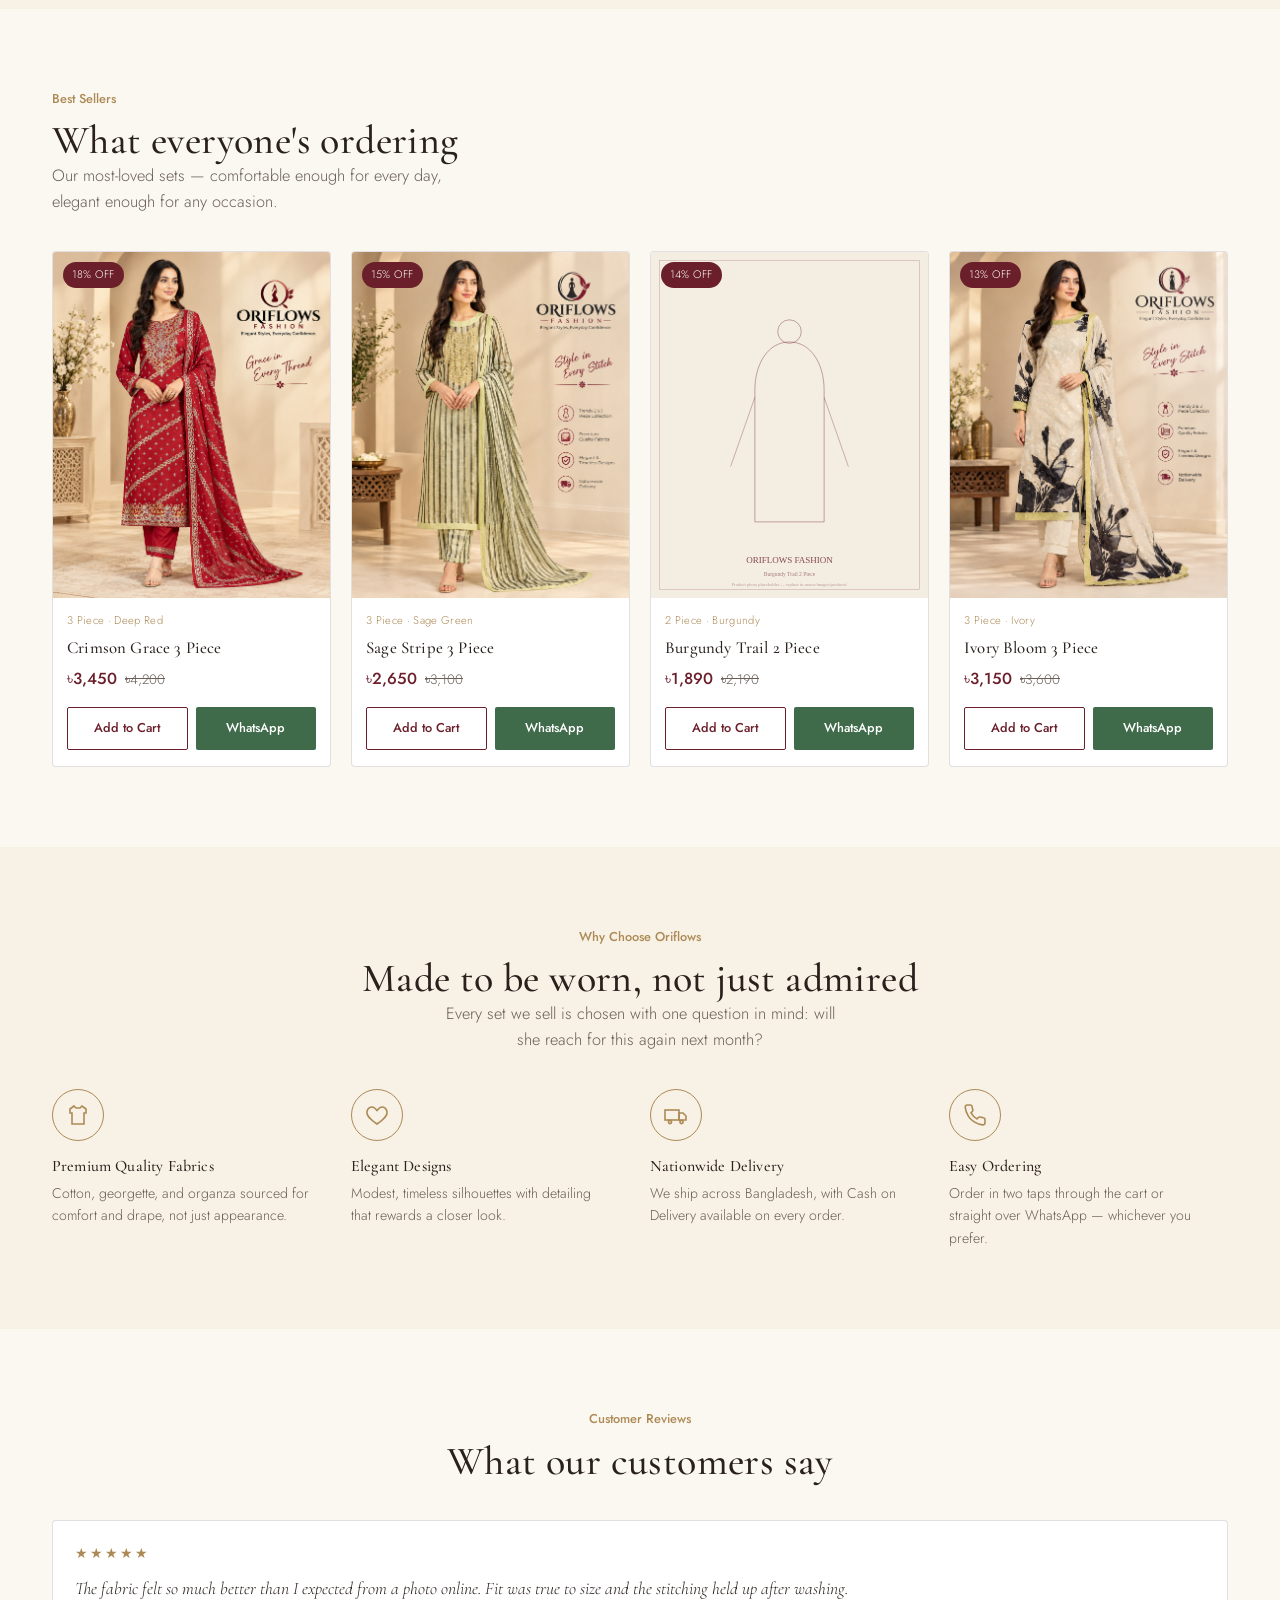
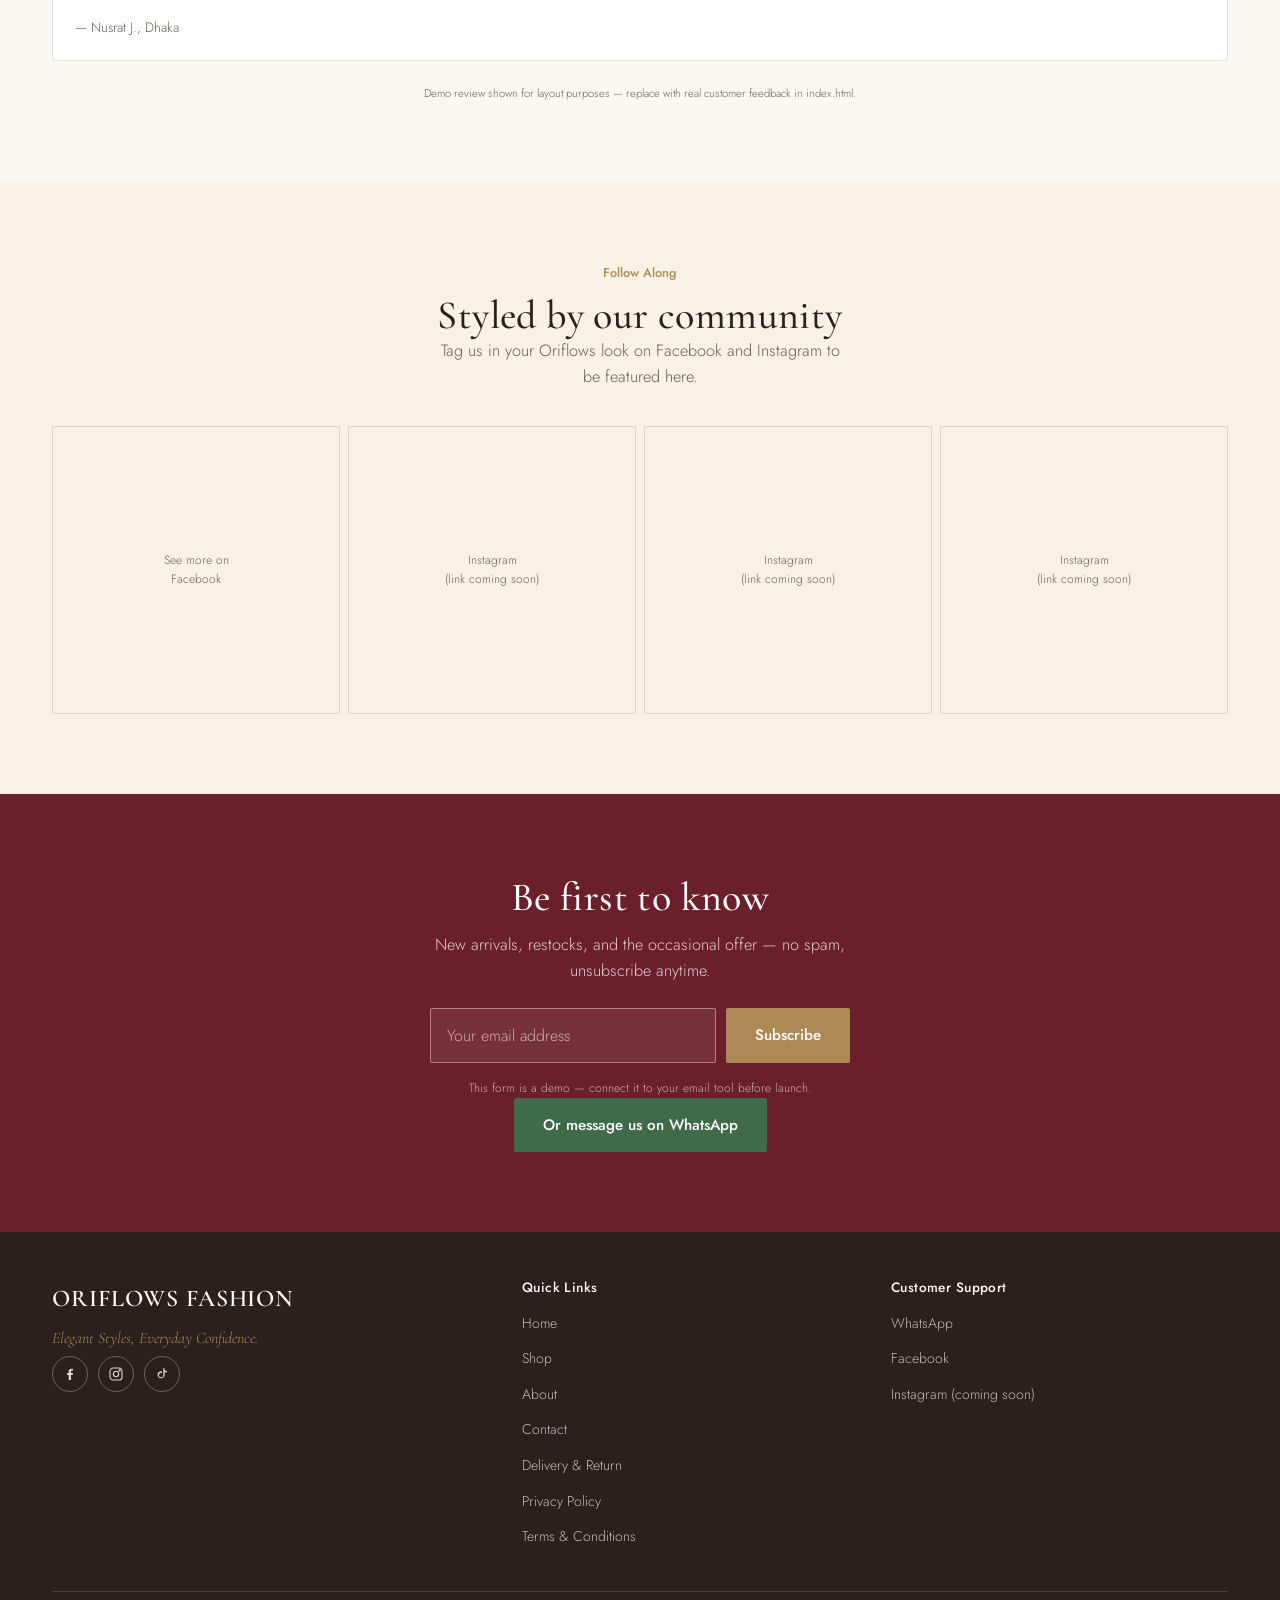
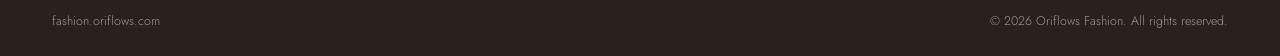
==== commit ad52f993: "Add files via upload" ====
--- a/index.html
+++ b/index.html
@@ -192,7 +192,7 @@
         <p class="section-lede">Tag us in your Oriflows look on Facebook and Instagram to be featured here.</p>
       </div>
       <div class="social-grid">
-        <a class="social-tile" href="https://facebook.com/oriflowsfashion" target="_blank" rel="noopener">See more on<br>Facebook</a>
+        <a class="social-tile" href="https://www.facebook.com/profile.php?id=61594446824345" target="_blank" rel="noopener">See more on<br>Facebook</a>
         <a class="social-tile" href="#" target="_blank" rel="noopener">Instagram<br>(link coming soon)</a>
         <a class="social-tile" href="#" target="_blank" rel="noopener">Instagram<br>(link coming soon)</a>
         <a class="social-tile" href="#" target="_blank" rel="noopener">Instagram<br>(link coming soon)</a>
@@ -222,7 +222,7 @@
         <span class="brand-name">ORIFLOWS FASHION</span>
         <p class="footer-tagline">Elegant Styles, Everyday Confidence.</p>
         <div class="footer-social">
-          <a href="https://facebook.com/oriflowsfashion" target="_blank" rel="noopener" aria-label="Facebook"><svg viewBox="0 0 24 24" fill="currentColor"><path d="M13.5 21v-7.5H16l.4-3H13.5V8.4c0-.9.2-1.5 1.6-1.5H16.5V4.2C16.2 4.1 15.2 4 14 4c-2.4 0-4 1.5-4 4.2V10.5H7.5v3H10V21z"/></svg></a>
+          <a href="https://www.facebook.com/profile.php?id=61594446824345" target="_blank" rel="noopener" aria-label="Facebook"><svg viewBox="0 0 24 24" fill="currentColor"><path d="M13.5 21v-7.5H16l.4-3H13.5V8.4c0-.9.2-1.5 1.6-1.5H16.5V4.2C16.2 4.1 15.2 4 14 4c-2.4 0-4 1.5-4 4.2V10.5H7.5v3H10V21z"/></svg></a>
           <a href="#" target="_blank" rel="noopener" aria-label="Instagram"><svg viewBox="0 0 24 24" fill="none" stroke="currentColor" stroke-width="1.6"><rect x="3" y="3" width="18" height="18" rx="5"/><circle cx="12" cy="12" r="4"/><circle cx="17.5" cy="6.5" r="1"/></svg></a>
           <a href="#" target="_blank" rel="noopener" aria-label="TikTok"><svg viewBox="0 0 24 24" fill="currentColor"><path d="M14 3v10.7a3.3 3.3 0 1 1-2-3V8a5.3 5.3 0 1 0 4 5.1V8.8c.9.6 2 1 3.2 1V7.6c-2 0-3.6-1.5-3.6-3.4V3z"/></svg></a>
         </div>
@@ -243,7 +243,7 @@
         <h4>Customer Support</h4>
         <ul>
           <li><a href="#" target="_blank" rel="noopener" data-whatsapp-hero>WhatsApp</a></li>
-          <li><a href="https://facebook.com/oriflowsfashion" target="_blank" rel="noopener">Facebook</a></li>
+          <li><a href="https://www.facebook.com/profile.php?id=61594446824345" target="_blank" rel="noopener">Facebook</a></li>
           <li><a href="#" target="_blank" rel="noopener">Instagram (coming soon)</a></li>
         </ul>
       </div>
--- a/css/style.css
+++ b/css/style.css
@@ -0,0 +1,758 @@
+/* ==========================================================================
+   ORIFLOWS FASHION — CORE STYLESHEET
+   Mobile-first. Breakpoint overrides live in responsive.css.
+   ========================================================================== */
+
+@import url('https://fonts.googleapis.com/css2?family=Cormorant+Garamond:ital,wght@0,400;0,500;0,600;1,500&family=Jost:wght@300;400;500;600&display=swap');
+
+:root {
+  /* Color system */
+  --color-primary: #6B1F2A;       /* Deep Burgundy / Wine */
+  --color-primary-dark: #4A1219;
+  --color-primary-soft: #F1E4E4;
+  --color-secondary: #F7F1E6;     /* Ivory / Cream */
+  --color-secondary-alt: #FBF8F2;
+  --color-accent: #AD8A55;        /* Muted Gold */
+  --color-accent-soft: #E9DFC9;
+  --color-text: #2A211D;          /* Charcoal / Near Black */
+  --color-text-soft: #6B5F58;
+  --color-border: rgba(42, 33, 29, 0.14);
+  --color-white: #FFFFFF;
+  --color-success: #3F6B4A;
+  --color-danger: #A3382E;
+
+  /* Type */
+  --font-heading: 'Cormorant Garamond', Georgia, 'Times New Roman', serif;
+  --font-body: 'Jost', 'Segoe UI', Arial, sans-serif;
+
+  /* Layout */
+  --container-max: 1240px;
+  --radius-sm: 2px;
+  --radius-md: 4px;
+  --nav-height: 72px;
+  --shadow-soft: 0 8px 24px rgba(42, 33, 29, 0.08);
+}
+
+/* ---------- Reset ---------- */
+*, *::before, *::after { box-sizing: border-box; }
+html { scroll-behavior: smooth; }
+body, h1, h2, h3, h4, p, figure, ul, ol { margin: 0; }
+ul, ol { padding: 0; list-style: none; }
+img { max-width: 100%; display: block; }
+a { color: inherit; text-decoration: none; }
+button { font: inherit; cursor: pointer; border: none; background: none; color: inherit; }
+input, select, textarea { font: inherit; color: inherit; }
+
+body {
+  font-family: var(--font-body);
+  font-weight: 300;
+  color: var(--color-text);
+  background: var(--color-secondary-alt);
+  line-height: 1.6;
+  -webkit-font-smoothing: antialiased;
+}
+
+/* Visible keyboard focus everywhere */
+a:focus-visible, button:focus-visible, input:focus-visible,
+select:focus-visible, textarea:focus-visible {
+  outline: 2px solid var(--color-accent);
+  outline-offset: 3px;
+}
+
+@media (prefers-reduced-motion: reduce) {
+  * { animation-duration: 0.001ms !important; transition-duration: 0.001ms !important; }
+  html { scroll-behavior: auto; }
+}
+
+.container {
+  width: 100%;
+  max-width: var(--container-max);
+  margin: 0 auto;
+  padding: 0 20px;
+}
+
+.visually-hidden {
+  position: absolute; width: 1px; height: 1px; padding: 0; margin: -1px;
+  overflow: hidden; clip: rect(0,0,0,0); white-space: nowrap; border: 0;
+}
+
+.skip-link {
+  position: absolute; top: -48px; left: 12px; z-index: 200;
+  background: var(--color-primary); color: var(--color-white);
+  padding: 10px 16px; border-radius: var(--radius-sm);
+  transition: top .2s ease;
+}
+.skip-link:focus { top: 12px; }
+
+/* ---------- Typography ---------- */
+h1, h2, h3, h4, .font-heading {
+  font-family: var(--font-heading);
+  font-weight: 500;
+  color: var(--color-text);
+  letter-spacing: 0.01em;
+  line-height: 1.15;
+}
+
+h1 { font-size: clamp(2.1rem, 7vw, 3.4rem); }
+h2 { font-size: clamp(1.7rem, 5vw, 2.5rem); }
+h3 { font-size: clamp(1.25rem, 3.5vw, 1.55rem); }
+
+.section-eyebrow {
+  font-family: var(--font-body);
+  font-size: 0.8rem;
+  color: var(--color-accent);
+  font-weight: 500;
+  margin-bottom: 8px;
+}
+
+.section-lede {
+  color: var(--color-text-soft);
+  font-size: 1.02rem;
+  max-width: 46ch;
+}
+
+.section-head {
+  margin-bottom: 36px;
+}
+.section-head.center { text-align: center; margin-left: auto; margin-right: auto; }
+.section-head.center .section-lede { margin-left: auto; margin-right: auto; }
+
+/* ---------- Buttons ---------- */
+.btn {
+  display: inline-flex;
+  align-items: center;
+  justify-content: center;
+  gap: 8px;
+  padding: 14px 28px;
+  font-size: 0.95rem;
+  font-weight: 500;
+  border-radius: var(--radius-sm);
+  border: 1px solid transparent;
+  transition: background .2s ease, color .2s ease, border-color .2s ease, transform .15s ease;
+  white-space: nowrap;
+}
+.btn:active { transform: translateY(1px); }
+
+.btn-primary {
+  background: var(--color-primary);
+  color: var(--color-white);
+}
+.btn-primary:hover { background: var(--color-primary-dark); }
+
+.btn-outline {
+  border-color: var(--color-primary);
+  color: var(--color-primary);
+  background: transparent;
+}
+.btn-outline:hover { background: var(--color-primary); color: var(--color-white); }
+
+.btn-whatsapp {
+  background: #3F6B4A;
+  color: var(--color-white);
+}
+.btn-whatsapp:hover { background: #345A3E; }
+
+.btn-gold {
+  background: var(--color-accent);
+  color: var(--color-white);
+}
+.btn-gold:hover { background: #977844; }
+
+.btn-block { width: 100%; }
+.btn-sm { padding: 10px 16px; font-size: 0.85rem; }
+
+.btn[disabled], .btn.is-disabled {
+  opacity: 0.5; cursor: not-allowed; pointer-events: none;
+}
+
+/* ---------- Header / Nav ---------- */
+.site-header {
+  position: sticky;
+  top: 0;
+  z-index: 100;
+  background: rgba(251, 248, 242, 0.94);
+  backdrop-filter: saturate(160%) blur(10px);
+  border-bottom: 1px solid var(--color-border);
+}
+
+.nav {
+  height: var(--nav-height);
+  display: flex;
+  align-items: center;
+  justify-content: space-between;
+  gap: 16px;
+}
+
+.brand {
+  display: flex;
+  flex-direction: column;
+  line-height: 1;
+}
+.brand-name {
+  font-family: var(--font-heading);
+  font-size: 1.5rem;
+  font-weight: 600;
+  letter-spacing: 0.04em;
+  color: var(--color-primary);
+}
+.brand-sub {
+  font-size: 0.58rem;
+  letter-spacing: 0.28em;
+  color: var(--color-accent);
+  margin-top: 2px;
+}
+
+.nav-links {
+  display: none;
+}
+
+.nav-actions {
+  display: flex;
+  align-items: center;
+  gap: 6px;
+}
+
+.icon-btn {
+  position: relative;
+  width: 40px;
+  height: 40px;
+  display: flex;
+  align-items: center;
+  justify-content: center;
+  border-radius: 50%;
+  color: var(--color-text);
+}
+.icon-btn:hover { background: var(--color-primary-soft); }
+.icon-btn svg { width: 20px; height: 20px; }
+
+.cart-count {
+  position: absolute;
+  top: 2px;
+  right: 2px;
+  min-width: 16px;
+  height: 16px;
+  padding: 0 3px;
+  border-radius: 50%;
+  background: var(--color-primary);
+  color: var(--color-white);
+  font-size: 0.62rem;
+  display: flex;
+  align-items: center;
+  justify-content: center;
+}
+.cart-count[data-count="0"] { display: none; }
+
+.nav-whatsapp { display: none; }
+
+.hamburger {
+  width: 40px; height: 40px;
+  display: flex; align-items: center; justify-content: center;
+}
+.hamburger span, .hamburger::before, .hamburger::after {
+  content: '';
+  display: block;
+  width: 20px; height: 1.5px;
+  background: var(--color-text);
+  position: relative;
+  transition: transform .2s ease, opacity .2s ease;
+}
+.hamburger::before { position: absolute; transform: translateY(-6px); }
+.hamburger::after { position: absolute; transform: translateY(6px); }
+.hamburger.is-open span { background: transparent; }
+.hamburger.is-open::before { transform: rotate(45deg); }
+.hamburger.is-open::after { transform: rotate(-45deg); }
+
+/* Mobile menu drawer */
+.mobile-menu {
+  position: fixed;
+  inset: 0;
+  z-index: 150;
+  background: var(--color-secondary-alt);
+  transform: translateX(100%);
+  transition: transform .28s ease;
+  overflow-y: auto;
+  padding: 24px 24px 40px;
+}
+.mobile-menu.is-open { transform: translateX(0); }
+.mobile-menu-top {
+  display: flex; align-items: center; justify-content: space-between;
+  margin-bottom: 32px;
+}
+.mobile-menu-close {
+  width: 40px; height: 40px; display: flex; align-items: center; justify-content: center;
+  font-size: 1.4rem;
+}
+.mobile-menu-links li { border-bottom: 1px solid var(--color-border); }
+.mobile-menu-links a {
+  display: block; padding: 16px 4px;
+  font-family: var(--font-heading); font-size: 1.3rem;
+}
+.mobile-menu-footer { margin-top: 32px; display: flex; flex-direction: column; gap: 12px; }
+
+/* Search overlay */
+.search-overlay {
+  position: fixed; inset: 0; z-index: 160;
+  background: rgba(42,33,29,0.5);
+  display: none;
+  align-items: flex-start;
+  justify-content: center;
+  padding: 12vh 20px 20px;
+}
+.search-overlay.is-open { display: flex; }
+.search-box {
+  width: 100%; max-width: 560px;
+  background: var(--color-secondary-alt);
+  border-radius: var(--radius-md);
+  padding: 20px;
+  box-shadow: var(--shadow-soft);
+}
+.search-box form { display: flex; gap: 8px; border-bottom: 1px solid var(--color-border); padding-bottom: 12px; }
+.search-box input { flex: 1; background: transparent; border: none; font-size: 1.1rem; padding: 8px 4px; }
+.search-results { margin-top: 14px; max-height: 50vh; overflow-y: auto; }
+.search-result-item { display: flex; gap: 12px; padding: 10px 4px; border-bottom: 1px solid var(--color-border); align-items: center; }
+.search-result-item img { width: 48px; height: 60px; object-fit: cover; border-radius: var(--radius-sm); }
+.search-empty { color: var(--color-text-soft); padding: 14px 4px; font-size: 0.9rem; }
+
+/* ---------- Hero ---------- */
+.hero {
+  position: relative;
+  padding: 40px 0 56px;
+  overflow: hidden;
+  background: linear-gradient(180deg, var(--color-secondary) 0%, var(--color-secondary-alt) 100%);
+}
+.hero-grid {
+  display: grid;
+  gap: 32px;
+}
+.hero-copy { text-align: center; }
+.hero-copy h1 { margin-bottom: 16px; }
+.hero-copy .section-lede { margin: 0 auto 28px; font-size: 1.05rem; }
+.hero-actions {
+  display: flex; flex-wrap: wrap; gap: 12px; justify-content: center;
+}
+.hero-figure {
+  position: relative;
+  justify-self: center;
+  width: min(84vw, 380px);
+}
+.hero-figure-frame {
+  border-radius: 200px 200px 8px 8px;
+  overflow: hidden;
+  box-shadow: var(--shadow-soft);
+  border: 1px solid var(--color-border);
+}
+.hero-figure-frame img { aspect-ratio: 4 / 5; object-fit: cover; }
+.hero-tag {
+  position: absolute;
+  bottom: -18px;
+  left: 50%;
+  transform: translateX(-50%);
+  background: var(--color-white);
+  border: 1px solid var(--color-border);
+  border-radius: 999px;
+  padding: 10px 20px;
+  font-family: var(--font-heading);
+  font-style: italic;
+  font-size: 0.95rem;
+  color: var(--color-primary);
+  box-shadow: var(--shadow-soft);
+  white-space: nowrap;
+}
+
+/* ---------- Product grid & cards ---------- */
+.grid {
+  display: grid;
+  grid-template-columns: repeat(2, 1fr);
+  gap: 16px;
+}
+
+.product-card {
+  background: var(--color-white);
+  border: 1px solid var(--color-border);
+  border-radius: var(--radius-md);
+  overflow: hidden;
+  display: flex;
+  flex-direction: column;
+  transition: box-shadow .2s ease;
+}
+.product-card:hover { box-shadow: var(--shadow-soft); }
+
+.product-card-media {
+  position: relative;
+  aspect-ratio: 4 / 5;
+  overflow: hidden;
+  background: var(--color-secondary);
+}
+.product-card-media img {
+  width: 100%; height: 100%; object-fit: cover;
+  transition: transform .4s ease;
+}
+.product-card:hover .product-card-media img { transform: scale(1.04); }
+
+.badge {
+  position: absolute;
+  top: 10px; left: 10px;
+  background: var(--color-primary);
+  color: var(--color-white);
+  font-size: 0.68rem;
+  padding: 4px 9px;
+  border-radius: 999px;
+  letter-spacing: 0.02em;
+}
+.badge.badge-new { background: var(--color-accent); }
+.badge.badge-out { background: var(--color-text-soft); }
+
+.product-card-quick {
+  position: absolute;
+  bottom: 10px; right: 10px;
+  background: rgba(251,248,242,0.94);
+  border-radius: 999px;
+  padding: 8px 14px;
+  font-size: 0.75rem;
+  opacity: 0;
+  transform: translateY(6px);
+  transition: opacity .2s ease, transform .2s ease;
+}
+.product-card:hover .product-card-quick,
+.product-card:focus-within .product-card-quick { opacity: 1; transform: translateY(0); }
+
+.product-card-body {
+  padding: 14px 14px 16px;
+  display: flex;
+  flex-direction: column;
+  gap: 8px;
+  flex: 1;
+}
+.product-card-category {
+  font-size: 0.7rem;
+  color: var(--color-accent);
+  letter-spacing: 0.03em;
+}
+.product-card-name {
+  font-family: var(--font-heading);
+  font-size: 1.05rem;
+  font-weight: 500;
+}
+.product-card-price {
+  display: flex; align-items: baseline; gap: 8px;
+}
+.price-current { font-weight: 500; color: var(--color-primary); }
+.price-old { text-decoration: line-through; color: var(--color-text-soft); font-size: 0.85rem; }
+
+.product-card-actions {
+  margin-top: auto;
+  display: flex;
+  gap: 8px;
+  padding-top: 8px;
+}
+.product-card-actions .btn { flex: 1; padding: 10px 10px; font-size: 0.8rem; }
+
+/* ---------- Sections (generic) ---------- */
+.section { padding: 56px 0; }
+.section-alt { background: var(--color-secondary); }
+.section-primary { background: var(--color-primary); color: var(--color-white); }
+.section-primary .section-lede { color: rgba(255,255,255,0.78); }
+.section-primary h2 { color: var(--color-white); }
+
+.scroll-row {
+  display: flex;
+  gap: 16px;
+  overflow-x: auto;
+  padding-bottom: 8px;
+  scroll-snap-type: x mandatory;
+  -webkit-overflow-scrolling: touch;
+}
+.scroll-row .product-card { min-width: 62vw; scroll-snap-align: start; }
+.scroll-row::-webkit-scrollbar { height: 4px; }
+.scroll-row::-webkit-scrollbar-thumb { background: var(--color-border); border-radius: 4px; }
+
+/* Why choose */
+.value-grid {
+  display: grid;
+  grid-template-columns: repeat(2, 1fr);
+  gap: 20px;
+}
+.value-item { text-align: center; padding: 8px; }
+.value-icon {
+  width: 52px; height: 52px;
+  margin: 0 auto 14px;
+  border: 1px solid var(--color-accent);
+  border-radius: 50%;
+  display: flex; align-items: center; justify-content: center;
+  color: var(--color-accent);
+}
+.value-icon svg { width: 24px; height: 24px; }
+.value-item h3 { font-size: 1rem; margin-bottom: 6px; }
+.value-item p { font-size: 0.88rem; color: var(--color-text-soft); }
+
+/* Reviews */
+.review-card {
+  background: var(--color-white);
+  border: 1px solid var(--color-border);
+  border-radius: var(--radius-md);
+  padding: 22px;
+  height: 100%;
+}
+.review-stars { color: var(--color-accent); font-size: 0.85rem; margin-bottom: 10px; letter-spacing: 2px; }
+.review-quote { font-family: var(--font-heading); font-size: 1.1rem; font-style: italic; margin-bottom: 14px; }
+.review-name { font-size: 0.85rem; color: var(--color-text-soft); }
+.demo-note { font-size: 0.7rem; color: var(--color-text-soft); margin-top: 24px; text-align: center; }
+
+/* Social proof */
+.social-grid { display: grid; grid-template-columns: repeat(2, 1fr); gap: 8px; }
+.social-tile {
+  aspect-ratio: 1; background: var(--color-secondary);
+  display: flex; align-items: center; justify-content: center;
+  border-radius: var(--radius-sm);
+  color: var(--color-text-soft);
+  border: 1px solid var(--color-border);
+  font-size: 0.75rem; text-align: center; padding: 10px;
+}
+
+/* Newsletter / WhatsApp CTA banner */
+.cta-banner {
+  text-align: center;
+}
+.cta-banner h2 { margin-bottom: 12px; }
+.cta-banner .section-lede { margin: 0 auto 24px; }
+.cta-banner form {
+  display: flex; flex-direction: column; gap: 10px;
+  max-width: 420px; margin: 0 auto 16px;
+}
+.cta-banner input[type="email"] {
+  padding: 13px 16px;
+  border-radius: var(--radius-sm);
+  border: 1px solid rgba(255,255,255,0.4);
+  background: rgba(255,255,255,0.08);
+  color: var(--color-white);
+}
+.cta-banner input::placeholder { color: rgba(255,255,255,0.6); }
+.form-note { font-size: 0.75rem; color: rgba(255,255,255,0.65); }
+
+/* ---------- Footer ---------- */
+.site-footer {
+  background: var(--color-text);
+  color: rgba(251,248,242,0.85);
+  padding: 48px 0 24px;
+}
+.footer-grid {
+  display: grid;
+  gap: 32px;
+  margin-bottom: 32px;
+}
+.footer-brand .brand-name { color: var(--color-secondary-alt); }
+.footer-tagline { font-family: var(--font-heading); font-style: italic; color: var(--color-accent); margin-top: 8px; font-size: 1rem; }
+.footer-col h4 { color: var(--color-secondary-alt); font-family: var(--font-body); font-size: 0.85rem; font-weight: 500; margin-bottom: 14px; letter-spacing: 0.03em; }
+.footer-col ul li { margin-bottom: 10px; }
+.footer-col a { font-size: 0.88rem; color: rgba(251,248,242,0.72); }
+.footer-col a:hover { color: var(--color-accent); }
+.footer-social { display: flex; gap: 10px; margin-top: 4px; }
+.footer-social a {
+  width: 36px; height: 36px; border-radius: 50%;
+  border: 1px solid rgba(251,248,242,0.3);
+  display: flex; align-items: center; justify-content: center;
+}
+.footer-social svg { width: 16px; height: 16px; }
+.footer-bottom {
+  border-top: 1px solid rgba(251,248,242,0.15);
+  padding-top: 20px;
+  font-size: 0.78rem;
+  color: rgba(251,248,242,0.55);
+  display: flex; flex-direction: column; gap: 8px;
+  text-align: center;
+}
+
+/* ---------- Floating WhatsApp ---------- */
+.whatsapp-float {
+  position: fixed;
+  bottom: 18px; right: 18px;
+  z-index: 90;
+  display: flex; align-items: center; gap: 8px;
+  background: #3F6B4A;
+  color: var(--color-white);
+  padding: 13px 16px;
+  border-radius: 999px;
+  box-shadow: 0 10px 24px rgba(63,107,74,0.35);
+}
+.whatsapp-float svg { width: 20px; height: 20px; }
+.whatsapp-float span { font-size: 0.85rem; font-weight: 500; }
+
+/* ---------- Breadcrumb ---------- */
+.breadcrumb {
+  font-size: 0.8rem;
+  color: var(--color-text-soft);
+  padding: 18px 0 0;
+}
+.breadcrumb a:hover { color: var(--color-primary); }
+
+/* ---------- Page header (About/Contact/Policy) ---------- */
+.page-header {
+  padding: 40px 0 32px;
+  text-align: center;
+  background: var(--color-secondary);
+  border-bottom: 1px solid var(--color-border);
+}
+.page-header .section-lede { margin: 12px auto 0; }
+
+/* ---------- Shop page ---------- */
+.shop-layout { display: block; }
+.shop-toolbar {
+  display: flex; align-items: center; justify-content: space-between;
+  gap: 12px; margin-bottom: 20px; flex-wrap: wrap;
+}
+.result-count { font-size: 0.85rem; color: var(--color-text-soft); }
+.select-control {
+  border: 1px solid var(--color-border);
+  border-radius: var(--radius-sm);
+  padding: 9px 12px;
+  background: var(--color-white);
+  font-size: 0.85rem;
+}
+.filter-toggle {
+  display: inline-flex; align-items: center; gap: 8px;
+  border: 1px solid var(--color-border);
+  padding: 9px 14px; border-radius: var(--radius-sm);
+  font-size: 0.85rem;
+}
+.filter-panel {
+  display: none;
+  background: var(--color-white);
+  border: 1px solid var(--color-border);
+  border-radius: var(--radius-md);
+  padding: 18px;
+  margin-bottom: 20px;
+}
+.filter-panel.is-open { display: block; }
+.filter-group { margin-bottom: 18px; }
+.filter-group:last-child { margin-bottom: 0; }
+.filter-group-title { font-size: 0.8rem; font-weight: 500; margin-bottom: 10px; letter-spacing: 0.02em; }
+.filter-chip-row { display: flex; flex-wrap: wrap; gap: 8px; }
+.filter-chip {
+  border: 1px solid var(--color-border);
+  padding: 7px 14px; border-radius: 999px; font-size: 0.8rem;
+}
+.filter-chip[aria-pressed="true"] { background: var(--color-primary); color: var(--color-white); border-color: var(--color-primary); }
+.price-range-row { display: flex; align-items: center; gap: 10px; font-size: 0.82rem; }
+.price-range-row input[type="range"] { flex: 1; accent-color: var(--color-primary); }
+.filter-actions { display: flex; gap: 10px; margin-top: 16px; }
+
+.empty-state {
+  text-align: center; padding: 60px 20px; color: var(--color-text-soft);
+}
+
+/* ---------- Product detail ---------- */
+.pdp-grid { display: grid; gap: 28px; }
+.pdp-gallery-main {
+  aspect-ratio: 4/5; border-radius: var(--radius-md); overflow: hidden;
+  border: 1px solid var(--color-border); background: var(--color-secondary);
+}
+.pdp-gallery-main img { width: 100%; height: 100%; object-fit: cover; }
+.pdp-gallery-thumbs { display: flex; gap: 10px; margin-top: 10px; overflow-x: auto; }
+.pdp-gallery-thumbs button {
+  width: 64px; height: 80px; flex-shrink: 0; border-radius: var(--radius-sm);
+  overflow: hidden; border: 1px solid var(--color-border); opacity: 0.6;
+}
+.pdp-gallery-thumbs button.is-active { opacity: 1; border-color: var(--color-primary); }
+.pdp-gallery-thumbs img { width: 100%; height: 100%; object-fit: cover; }
+
+.pdp-info-category { font-size: 0.78rem; color: var(--color-accent); margin-bottom: 6px; }
+.pdp-info h1 { font-size: clamp(1.6rem, 5vw, 2.1rem); margin-bottom: 10px; }
+.pdp-price { display: flex; align-items: baseline; gap: 10px; margin-bottom: 6px; }
+.pdp-price .price-current { font-size: 1.3rem; }
+.pdp-stock { font-size: 0.85rem; margin-bottom: 18px; }
+.pdp-stock.in { color: var(--color-success); }
+.pdp-stock.out { color: var(--color-danger); }
+.pdp-desc { color: var(--color-text-soft); margin-bottom: 22px; }
+
+.pdp-meta-table { width: 100%; border-collapse: collapse; margin-bottom: 22px; font-size: 0.88rem; }
+.pdp-meta-table td { padding: 8px 0; border-bottom: 1px solid var(--color-border); }
+.pdp-meta-table td:first-child { color: var(--color-text-soft); width: 40%; }
+
+.option-group { margin-bottom: 20px; }
+.option-label { font-size: 0.85rem; font-weight: 500; margin-bottom: 10px; }
+.size-row { display: flex; gap: 8px; flex-wrap: wrap; }
+.size-chip {
+  width: 44px; height: 40px; border: 1px solid var(--color-border);
+  border-radius: var(--radius-sm); display: flex; align-items: center; justify-content: center;
+  font-size: 0.82rem;
+}
+.size-chip[aria-pressed="true"] { border-color: var(--color-primary); background: var(--color-primary); color: var(--color-white); }
+
+.qty-row { display: flex; align-items: center; gap: 0; width: fit-content; border: 1px solid var(--color-border); border-radius: var(--radius-sm); }
+.qty-row button { width: 40px; height: 40px; font-size: 1.1rem; }
+.qty-row input { width: 44px; text-align: center; border: none; background: transparent; -moz-appearance: textfield; }
+.qty-row input::-webkit-outer-spin-button, .qty-row input::-webkit-inner-spin-button { -webkit-appearance: none; margin: 0; }
+
+.pdp-actions { display: flex; flex-direction: column; gap: 10px; margin-top: 22px; }
+
+.trust-row { display: flex; flex-wrap: wrap; gap: 14px 20px; margin-top: 26px; padding-top: 20px; border-top: 1px solid var(--color-border); }
+.trust-row .trust-item { display: flex; align-items: center; gap: 8px; font-size: 0.8rem; color: var(--color-text-soft); }
+.trust-row svg { width: 16px; height: 16px; color: var(--color-accent); flex-shrink: 0; }
+
+/* Related products */
+.related-title { margin-bottom: 20px; }
+
+/* ---------- About page ---------- */
+.about-block { display: grid; gap: 28px; align-items: center; padding: 40px 0; }
+.about-block img { border-radius: var(--radius-md); aspect-ratio: 4/5; object-fit: cover; }
+.about-values { display: grid; grid-template-columns: repeat(2,1fr); gap: 20px; margin-top: 10px; }
+.about-values li { padding: 16px; background: var(--color-white); border: 1px solid var(--color-border); border-radius: var(--radius-md); font-size: 0.88rem; }
+.about-values strong { display: block; font-family: var(--font-heading); font-size: 1rem; margin-bottom: 6px; color: var(--color-primary); }
+
+/* ---------- Contact page ---------- */
+.contact-grid { display: grid; gap: 32px; }
+.contact-card { background: var(--color-white); border: 1px solid var(--color-border); border-radius: var(--radius-md); padding: 24px; }
+.contact-method { display: flex; gap: 14px; padding: 14px 0; border-bottom: 1px solid var(--color-border); align-items: flex-start; }
+.contact-method:last-child { border-bottom: none; }
+.contact-method svg { width: 20px; height: 20px; color: var(--color-accent); flex-shrink: 0; margin-top: 2px; }
+.contact-method h4 { font-size: 0.92rem; margin-bottom: 3px; }
+.contact-method p, .contact-method a { font-size: 0.86rem; color: var(--color-text-soft); }
+
+.form-field { margin-bottom: 16px; }
+.form-field label { display: block; font-size: 0.85rem; margin-bottom: 6px; }
+.form-field input, .form-field textarea, .form-field select {
+  width: 100%; padding: 12px 14px; border: 1px solid var(--color-border);
+  border-radius: var(--radius-sm); background: var(--color-white);
+}
+.form-field textarea { min-height: 120px; resize: vertical; }
+.form-status { font-size: 0.85rem; margin-top: 10px; display: none; }
+.form-status.is-visible { display: block; }
+.form-status.success { color: var(--color-success); }
+
+/* ---------- Cart page ---------- */
+.cart-item {
+  display: grid; grid-template-columns: 76px 1fr; gap: 14px;
+  padding: 18px 0; border-bottom: 1px solid var(--color-border);
+}
+.cart-item img { width: 76px; height: 95px; object-fit: cover; border-radius: var(--radius-sm); }
+.cart-item-name { font-family: var(--font-heading); font-size: 1.05rem; }
+.cart-item-meta { font-size: 0.8rem; color: var(--color-text-soft); margin: 4px 0 10px; }
+.cart-item-row { display: flex; align-items: center; justify-content: space-between; gap: 10px; flex-wrap: wrap; }
+.cart-item-remove { font-size: 0.78rem; color: var(--color-danger); }
+.cart-summary { background: var(--color-white); border: 1px solid var(--color-border); border-radius: var(--radius-md); padding: 22px; }
+.summary-row { display: flex; justify-content: space-between; font-size: 0.9rem; padding: 8px 0; }
+.summary-row.total { border-top: 1px solid var(--color-border); margin-top: 8px; padding-top: 14px; font-size: 1.05rem; font-weight: 500; }
+.cart-empty { text-align: center; padding: 70px 20px; }
+.cart-empty svg { width: 48px; height: 48px; color: var(--color-border); margin: 0 auto 16px; }
+
+/* ---------- Policy pages ---------- */
+.policy-content { max-width: 74ch; margin: 0 auto; }
+.policy-content h2 { margin: 32px 0 12px; font-size: 1.35rem; }
+.policy-content h2:first-child { margin-top: 0; }
+.policy-content p, .policy-content li { color: var(--color-text-soft); margin-bottom: 12px; font-size: 0.95rem; }
+.policy-content ul { padding-left: 20px; list-style: disc; }
+.policy-updated { font-size: 0.8rem; color: var(--color-text-soft); margin-bottom: 24px; }
+
+/* ---------- Toast ---------- */
+.toast {
+  position: fixed; left: 50%; bottom: 90px; transform: translateX(-50%) translateY(20px);
+  background: var(--color-text); color: var(--color-secondary-alt);
+  padding: 12px 20px; border-radius: 999px; font-size: 0.85rem;
+  opacity: 0; pointer-events: none; transition: opacity .25s ease, transform .25s ease;
+  z-index: 200; white-space: nowrap;
+}
+.toast.is-visible { opacity: 1; transform: translateX(-50%) translateY(0); }
+
+/* ---------- Utility ---------- */
+.mt-0 { margin-top: 0; }
+.text-center { text-align: center; }
--- a/css/responsive.css
+++ b/css/responsive.css
@@ -0,0 +1,90 @@
+/* ==========================================================================
+   ORIFLOWS FASHION — RESPONSIVE OVERRIDES
+   Base styles in style.css are mobile-first; this file layers on
+   enhancements for wider viewports.
+   ========================================================================== */
+
+/* ---------- Tablet: 600px+ ---------- */
+@media (min-width: 600px) {
+  .grid { grid-template-columns: repeat(3, 1fr); gap: 20px; }
+  .value-grid { grid-template-columns: repeat(4, 1fr); }
+  .footer-grid { grid-template-columns: 1.3fr 1fr 1fr; }
+  .about-values { grid-template-columns: repeat(2, 1fr); }
+  .social-grid { grid-template-columns: repeat(4, 1fr); }
+  .scroll-row .product-card { min-width: 42vw; }
+}
+
+/* ---------- Desktop: 900px+ ---------- */
+@media (min-width: 900px) {
+  .container { padding: 0 32px; }
+
+  .nav-links {
+    display: flex;
+    align-items: center;
+    gap: 28px;
+    font-size: 0.92rem;
+  }
+  .nav-links a { position: relative; padding: 6px 0; }
+  .nav-links a::after {
+    content: '';
+    position: absolute; left: 0; right: 0; bottom: 0;
+    height: 1px; background: var(--color-primary);
+    transform: scaleX(0); transform-origin: left;
+    transition: transform .2s ease;
+  }
+  .nav-links a:hover::after, .nav-links a[aria-current="page"]::after { transform: scaleX(1); }
+  .nav-links a[aria-current="page"] { color: var(--color-primary); }
+
+  .hamburger { display: none; }
+  .nav-whatsapp { display: inline-flex; }
+
+  .hero { padding: 64px 0 88px; }
+  .hero-grid {
+    grid-template-columns: 1.05fr 0.95fr;
+    align-items: center;
+    gap: 56px;
+  }
+  .hero-copy { text-align: left; }
+  .hero-copy .section-lede { margin: 0 0 32px; }
+  .hero-actions { justify-content: flex-start; }
+  .hero-figure { width: 100%; max-width: 460px; justify-self: end; }
+
+  .grid { grid-template-columns: repeat(4, 1fr); }
+
+  .section { padding: 80px 0; }
+
+  .value-item { text-align: left; padding: 0 20px 0 0; }
+  .value-icon { margin: 0 0 16px; }
+
+  .shop-layout {
+    display: grid;
+    grid-template-columns: 260px 1fr;
+    gap: 32px;
+    align-items: flex-start;
+  }
+  .filter-toggle { display: none; }
+  .filter-panel { display: block; position: sticky; top: calc(var(--nav-height) + 24px); margin-bottom: 0; }
+
+  .pdp-grid { grid-template-columns: 1fr 1fr; gap: 56px; }
+
+  .about-block { grid-template-columns: 1fr 1fr; }
+  .about-block.reverse > *:first-child { order: 2; }
+
+  .contact-grid { grid-template-columns: 0.85fr 1.15fr; }
+
+  .cart-layout { display: grid; grid-template-columns: 1fr 340px; gap: 40px; align-items: flex-start; }
+  .cart-summary { position: sticky; top: calc(var(--nav-height) + 24px); }
+
+  .cta-banner form { flex-direction: row; }
+  .cta-banner input[type="email"] { flex: 1; }
+
+  .footer-bottom { flex-direction: row; justify-content: space-between; text-align: left; }
+
+  .cart-item { grid-template-columns: 96px 1fr; }
+  .cart-item img { width: 96px; height: 120px; }
+}
+
+/* ---------- Large desktop: 1200px+ ---------- */
+@media (min-width: 1200px) {
+  .hero-figure { max-width: 520px; }
+}
